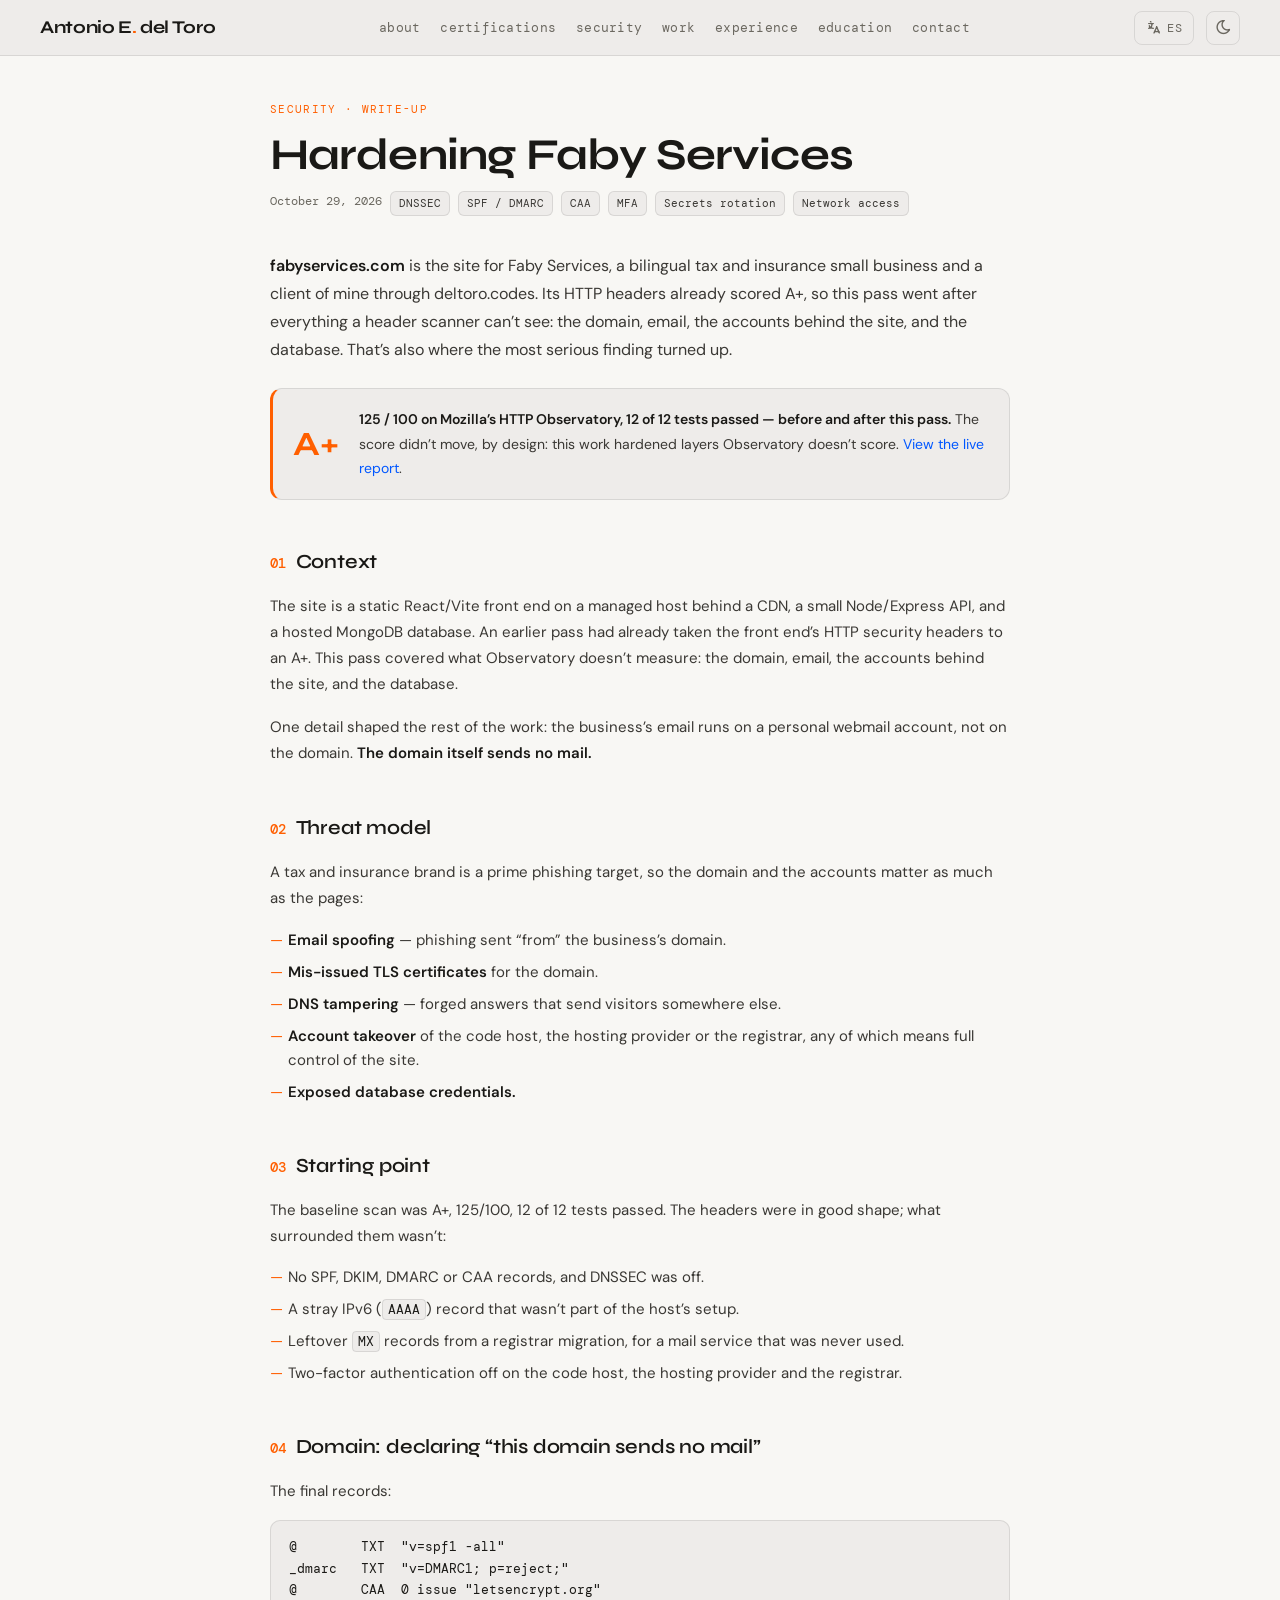
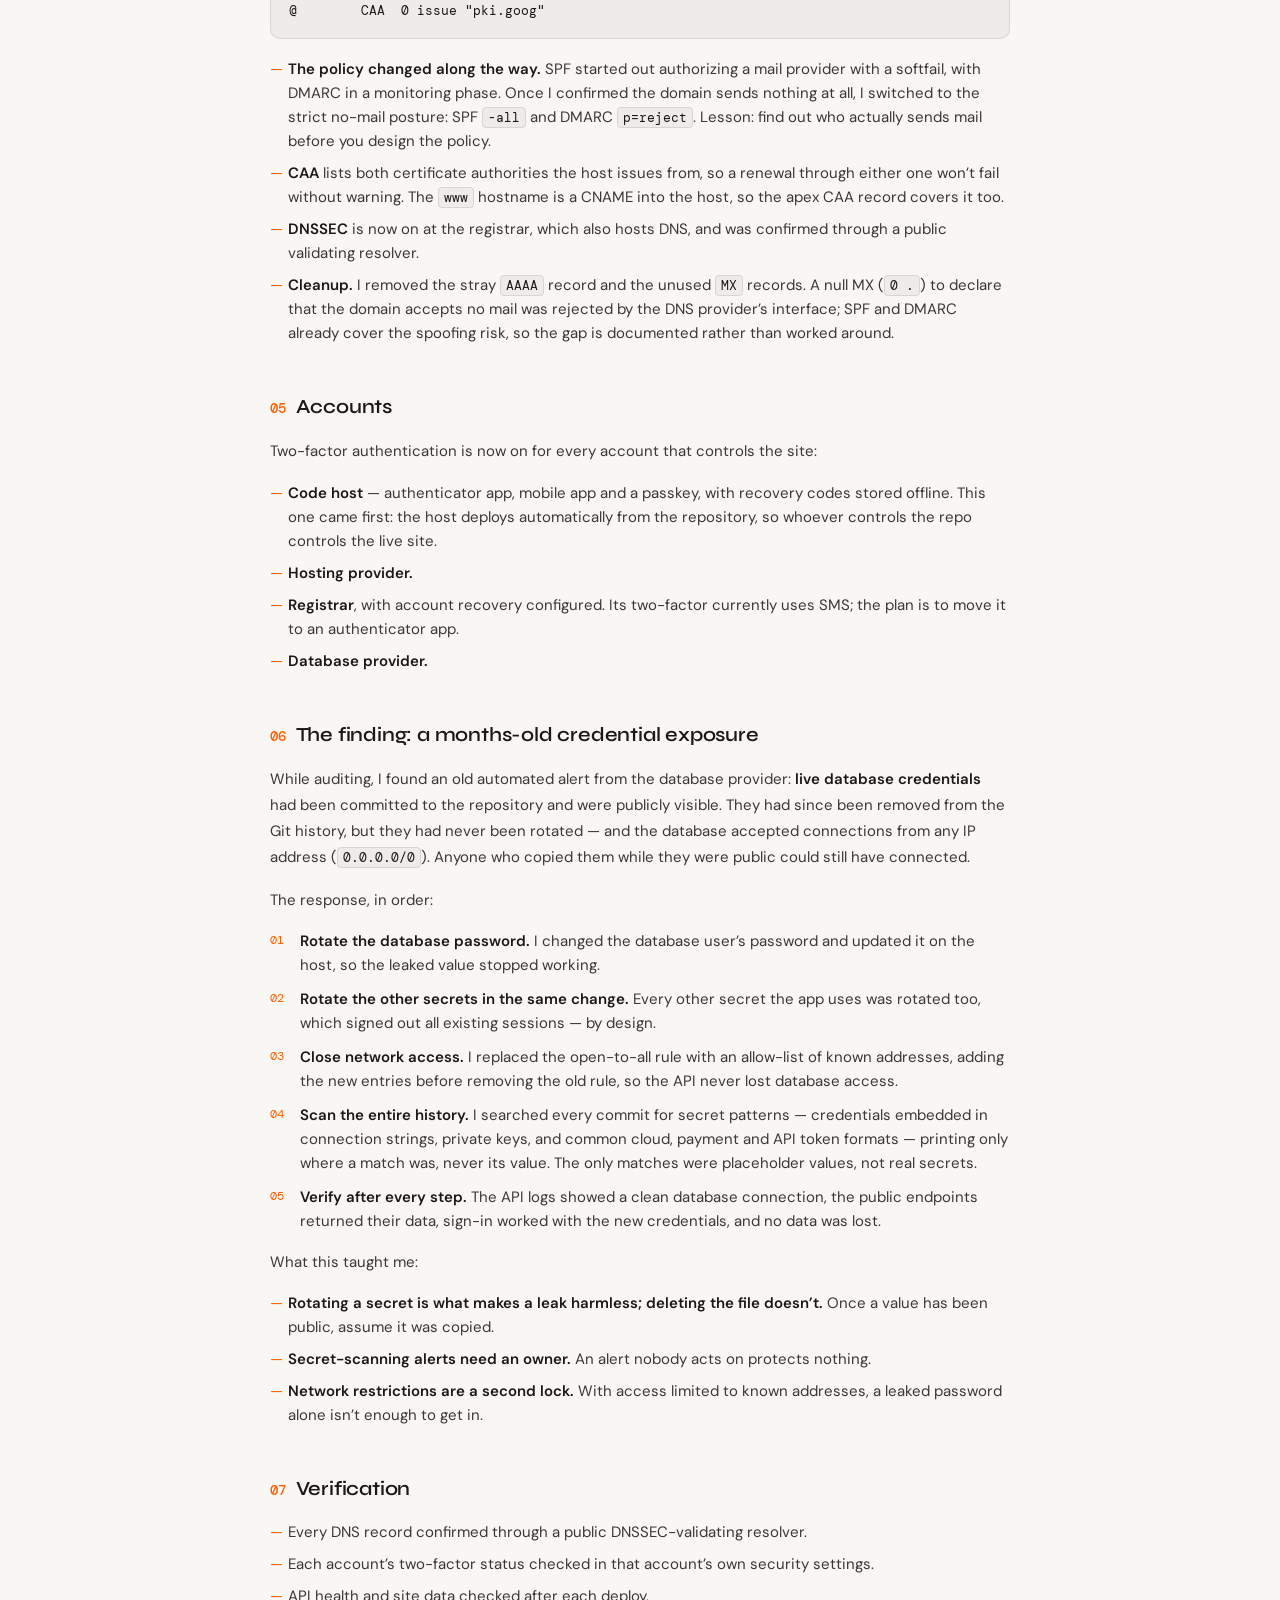
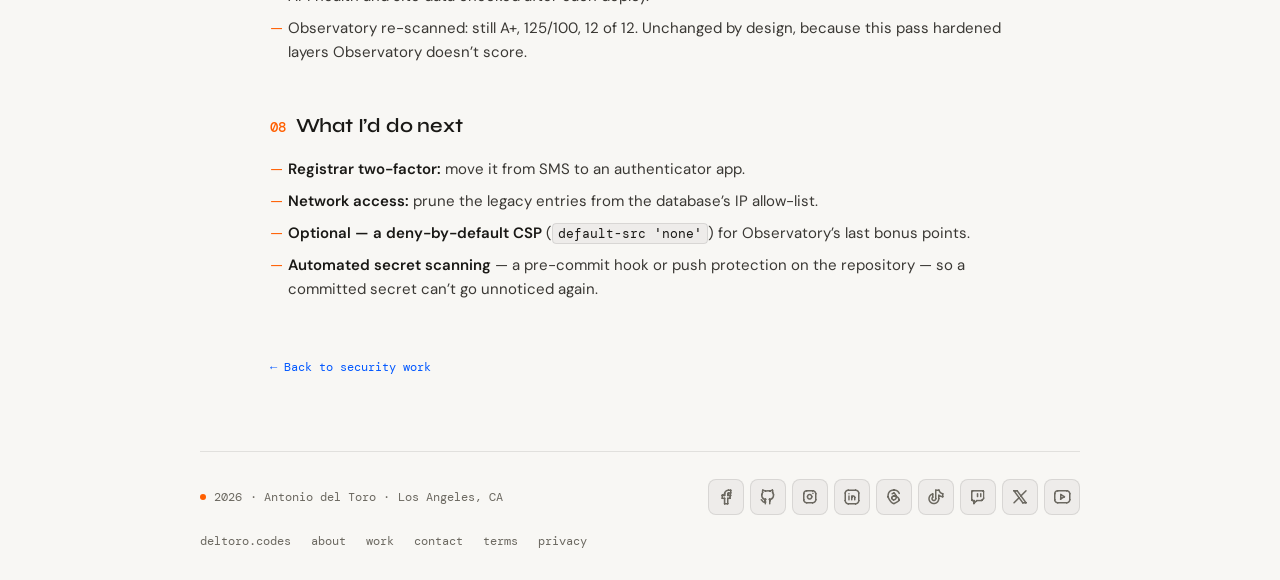
==== client-site-hardening.html @ d1dcba20 "Add Faby Services hardening write-up (EN/ES) Co-Authored-By: Claude Opus 5.5 <noreply@anthropic.com>" ====
<!DOCTYPE html>
<html lang="en">
<head>
<meta charset="UTF-8">
<meta name="viewport" content="width=device-width, initial-scale=1.0">

<!-- Security: Content Security Policy (defense-in-depth) + referrer policy -->
<meta http-equiv="Content-Security-Policy" content="default-src 'none'; script-src 'self'; style-src 'self'; font-src 'self'; img-src 'self' data:; manifest-src 'self'; form-action 'self'; base-uri 'none'; object-src 'none'; frame-src 'none'; worker-src 'none'; require-trusted-types-for 'script'; trusted-types 'none'; upgrade-insecure-requests">
<meta name="referrer" content="strict-origin-when-cross-origin">
<meta name="robots" content="index, follow">

<title>Hardening Faby Services — Antonio E. del Toro</title>
<meta name="description" content="Beyond the HTTP headers: DNSSEC, a strict no-mail SPF/DMARC policy, CAA, two-factor on every account, and the response to a months-old database credential exposure on fabyservices.com.">
<meta name="author" content="Antonio E. del Toro">
<link rel="canonical" href="https://www.antonioedeltoro.com/client-site-hardening.html">
<link rel="icon" type="image/png" href="favicon.png">
<meta name="theme-color" content="#FF5F00">

<meta property="og:type" content="article">
<meta property="og:url" content="https://www.antonioedeltoro.com/client-site-hardening.html">
<meta property="og:title" content="Hardening Faby Services">
<meta property="og:description" content="The domain, email, accounts and database behind a site whose headers already scored A+, including a credential exposure found and closed.">
<meta property="og:image" content="https://www.antonioedeltoro.com/og-image.jpg">
<meta property="og:site_name" content="Antonio E. del Toro">
<meta name="twitter:card" content="summary_large_image">
<meta name="twitter:creator" content="@antonioedeltoro">

<link rel="preload" href="fonts/dm-sans-latin-opsz-normal.woff2" as="font" type="font/woff2" crossorigin>
<link rel="stylesheet" href="fonts.css">

<!-- Shared nav + footer -->
<link rel="stylesheet" href="chrome.css">
<script defer src="chrome.js"></script>

<!-- Set theme + language before paint to avoid a flash of the wrong state -->
<script src="theme-init.js"></script>

<link rel="stylesheet" href="writeup.css">
</head>
<body>

  <div id="site-nav"></div>

  <main>
    <!-- ENGLISH -->
    <article data-l="en">
      <div class="eyebrow">Security · Write-up</div>
      <h1>Hardening Faby Services</h1>
      <div class="meta-row">
        <span class="updated">October 29, 2026</span>
        <span class="pill">DNSSEC</span><span class="pill">SPF / DMARC</span><span class="pill">CAA</span><span class="pill">MFA</span><span class="pill">Secrets rotation</span><span class="pill">Network access</span>
      </div>

      <p class="intro"><strong>fabyservices.com</strong> is the site for Faby Services, a bilingual tax and insurance small business and a client of mine through deltoro.codes. Its HTTP headers already scored A+, so this pass went after everything a header scanner can&rsquo;t see: the domain, email, the accounts behind the site, and the database. That&rsquo;s also where the most serious finding turned up.</p>

      <div class="result">
        <div class="grade">A+</div>
        <p><strong>125 / 100 on Mozilla&rsquo;s HTTP Observatory, 12 of 12 tests passed &mdash; before and after this pass.</strong> The score didn&rsquo;t move, by design: this work hardened layers Observatory doesn&rsquo;t score. <a href="https://developer.mozilla.org/en-US/observatory/analyze?host=www.fabyservices.com" target="_blank" rel="noopener">View the live report</a>.</p>
      </div>

      <h2><span class="num">01</span>Context</h2>
      <p>The site is a static React/Vite front end on a managed host behind a CDN, a small Node/Express API, and a hosted MongoDB database. An earlier pass had already taken the front end&rsquo;s HTTP security headers to an A+. This pass covered what Observatory doesn&rsquo;t measure: the domain, email, the accounts behind the site, and the database.</p>
      <p>One detail shaped the rest of the work: the business&rsquo;s email runs on a personal webmail account, not on the domain. <strong>The domain itself sends no mail.</strong></p>

      <h2><span class="num">02</span>Threat model</h2>
      <p>A tax and insurance brand is a prime phishing target, so the domain and the accounts matter as much as the pages:</p>
      <ul>
        <li><strong>Email spoofing</strong> &mdash; phishing sent &ldquo;from&rdquo; the business&rsquo;s domain.</li>
        <li><strong>Mis-issued TLS certificates</strong> for the domain.</li>
        <li><strong>DNS tampering</strong> &mdash; forged answers that send visitors somewhere else.</li>
        <li><strong>Account takeover</strong> of the code host, the hosting provider or the registrar, any of which means full control of the site.</li>
        <li><strong>Exposed database credentials.</strong></li>
      </ul>

      <h2><span class="num">03</span>Starting point</h2>
      <p>The baseline scan was A+, 125/100, 12 of 12 tests passed. The headers were in good shape; what surrounded them wasn&rsquo;t:</p>
      <ul>
        <li>No SPF, DKIM, DMARC or CAA records, and DNSSEC was off.</li>
        <li>A stray IPv6 (<code>AAAA</code>) record that wasn&rsquo;t part of the host&rsquo;s setup.</li>
        <li>Leftover <code>MX</code> records from a registrar migration, for a mail service that was never used.</li>
        <li>Two-factor authentication off on the code host, the hosting provider and the registrar.</li>
      </ul>

      <h2><span class="num">04</span>Domain: declaring &ldquo;this domain sends no mail&rdquo;</h2>
      <p>The final records:</p>
      <pre><code>@        TXT  "v=spf1 -all"
_dmarc   TXT  "v=DMARC1; p=reject;"
@        CAA  0 issue "letsencrypt.org"
@        CAA  0 issue "pki.goog"</code></pre>
      <ul>
        <li><strong>The policy changed along the way.</strong> SPF started out authorizing a mail provider with a softfail, with DMARC in a monitoring phase. Once I confirmed the domain sends nothing at all, I switched to the strict no-mail posture: SPF <code>-all</code> and DMARC <code>p=reject</code>. Lesson: find out who actually sends mail before you design the policy.</li>
        <li><strong>CAA</strong> lists both certificate authorities the host issues from, so a renewal through either one won&rsquo;t fail without warning. The <code>www</code> hostname is a CNAME into the host, so the apex CAA record covers it too.</li>
        <li><strong>DNSSEC</strong> is now on at the registrar, which also hosts DNS, and was confirmed through a public validating resolver.</li>
        <li><strong>Cleanup.</strong> I removed the stray <code>AAAA</code> record and the unused <code>MX</code> records. A null MX (<code>0 .</code>) to declare that the domain accepts no mail was rejected by the DNS provider&rsquo;s interface; SPF and DMARC already cover the spoofing risk, so the gap is documented rather than worked around.</li>
      </ul>

      <h2><span class="num">05</span>Accounts</h2>
      <p>Two-factor authentication is now on for every account that controls the site:</p>
      <ul>
        <li><strong>Code host</strong> &mdash; authenticator app, mobile app and a passkey, with recovery codes stored offline. This one came first: the host deploys automatically from the repository, so whoever controls the repo controls the live site.</li>
        <li><strong>Hosting provider.</strong></li>
        <li><strong>Registrar</strong>, with account recovery configured. Its two-factor currently uses SMS; the plan is to move it to an authenticator app.</li>
        <li><strong>Database provider.</strong></li>
      </ul>

      <h2><span class="num">06</span>The finding: a months-old credential exposure</h2>
      <p>While auditing, I found an old automated alert from the database provider: <strong>live database credentials</strong> had been committed to the repository and were publicly visible. They had since been removed from the Git history, but they had never been rotated &mdash; and the database accepted connections from any IP address (<code>0.0.0.0/0</code>). Anyone who copied them while they were public could still have connected.</p>
      <p>The response, in order:</p>
      <ol>
        <li><strong>Rotate the database password.</strong> I changed the database user&rsquo;s password and updated it on the host, so the leaked value stopped working.</li>
        <li><strong>Rotate the other secrets in the same change.</strong> Every other secret the app uses was rotated too, which signed out all existing sessions &mdash; by design.</li>
        <li><strong>Close network access.</strong> I replaced the open-to-all rule with an allow-list of known addresses, adding the new entries before removing the old rule, so the API never lost database access.</li>
        <li><strong>Scan the entire history.</strong> I searched every commit for secret patterns &mdash; credentials embedded in connection strings, private keys, and common cloud, payment and API token formats &mdash; printing only where a match was, never its value. The only matches were placeholder values, not real secrets.</li>
        <li><strong>Verify after every step.</strong> The API logs showed a clean database connection, the public endpoints returned their data, sign-in worked with the new credentials, and no data was lost.</li>
      </ol>
      <p>What this taught me:</p>
      <ul>
        <li><strong>Rotating a secret is what makes a leak harmless; deleting the file doesn&rsquo;t.</strong> Once a value has been public, assume it was copied.</li>
        <li><strong>Secret-scanning alerts need an owner.</strong> An alert nobody acts on protects nothing.</li>
        <li><strong>Network restrictions are a second lock.</strong> With access limited to known addresses, a leaked password alone isn&rsquo;t enough to get in.</li>
      </ul>

      <h2><span class="num">07</span>Verification</h2>
      <ul>
        <li>Every DNS record confirmed through a public DNSSEC-validating resolver.</li>
        <li>Each account&rsquo;s two-factor status checked in that account&rsquo;s own security settings.</li>
        <li>API health and site data checked after each deploy.</li>
        <li>Observatory re-scanned: still A+, 125/100, 12 of 12. Unchanged by design, because this pass hardened layers Observatory doesn&rsquo;t score.</li>
      </ul>

      <h2><span class="num">08</span>What I&rsquo;d do next</h2>
      <ul>
        <li><strong>Registrar two-factor:</strong> move it from SMS to an authenticator app.</li>
        <li><strong>Network access:</strong> prune the legacy entries from the database&rsquo;s IP allow-list.</li>
        <li><strong>Optional &mdash; a deny-by-default CSP</strong> (<code>default-src 'none'</code>) for Observatory&rsquo;s last bonus points.</li>
        <li><strong>Automated secret scanning</strong> &mdash; a pre-commit hook or push protection on the repository &mdash; so a committed secret can&rsquo;t go unnoticed again.</li>
      </ul>

      <a class="back" href="index.html#security">&larr; Back to security work</a>
    </article>

    <!-- ESPAÑOL -->
    <article data-l="es">
      <div class="eyebrow">Seguridad · Informe</div>
      <h1>Protección de Faby Services</h1>
      <div class="meta-row">
        <span class="updated">29 de octubre de 2026</span>
        <span class="pill">DNSSEC</span><span class="pill">SPF / DMARC</span><span class="pill">CAA</span><span class="pill">MFA</span><span class="pill">Rotación de secretos</span><span class="pill">Acceso de red</span>
      </div>

      <p class="intro"><strong>fabyservices.com</strong> es el sitio de Faby Services, un pequeño negocio bilingüe de impuestos y seguros y cliente mío a través de deltoro.codes. Sus encabezados HTTP ya tenían A+, así que esta vez el trabajo se centró en todo lo que un escáner de encabezados no ve: el dominio, el correo, las cuentas detrás del sitio y la base de datos. Ahí fue también donde apareció el hallazgo más serio.</p>

      <div class="result">
        <div class="grade">A+</div>
        <p><strong>125 / 100 en el HTTP Observatory de Mozilla, 12 de 12 pruebas superadas, antes y después de este trabajo.</strong> La puntuación no cambió, y era de esperar: esta vez se reforzaron capas que Observatory no evalúa. <a href="https://developer.mozilla.org/en-US/observatory/analyze?host=www.fabyservices.com" target="_blank" rel="noopener">Ver el informe en vivo</a>.</p>
      </div>

      <h2><span class="num">01</span>Contexto</h2>
      <p>El sitio consta de un front end estático en React/Vite, alojado en un servicio administrado detrás de una CDN; una pequeña API en Node/Express, y una base de datos MongoDB en la nube. En una etapa anterior, los encabezados de seguridad HTTP del front end ya habían alcanzado una calificación A+. Esta etapa abarcó lo que Observatory no mide: el dominio, el correo, las cuentas detrás del sitio y la base de datos.</p>
      <p>Un detalle definió el resto del trabajo: el correo del negocio funciona en una cuenta de correo web personal, no en el dominio. <strong>El dominio en sí no envía correo.</strong></p>

      <h2><span class="num">02</span>Modelo de amenazas</h2>
      <p>Una marca de impuestos y seguros es un blanco ideal para el phishing, así que el dominio y las cuentas importan tanto como las páginas:</p>
      <ul>
        <li><strong>Suplantación de correo</strong>: phishing enviado &laquo;desde&raquo; el dominio del negocio.</li>
        <li><strong>Certificados TLS emitidos indebidamente</strong> para el dominio.</li>
        <li><strong>Manipulación del DNS</strong>: respuestas falsificadas que desvían a los visitantes a otro lugar.</li>
        <li><strong>Toma de control de cuentas</strong>: el alojamiento del código, el proveedor de alojamiento o el registrador; cualquiera de ellas da control total sobre el sitio.</li>
        <li><strong>Credenciales de la base de datos expuestas.</strong></li>
      </ul>

      <h2><span class="num">03</span>Punto de partida</h2>
      <p>El análisis de referencia dio A+, 125/100, 12 de 12 pruebas superadas. Los encabezados estaban en buena forma; lo que los rodeaba, no:</p>
      <ul>
        <li>Sin registros SPF, DKIM, DMARC ni CAA, y con DNSSEC desactivado.</li>
        <li>Un registro IPv6 (<code>AAAA</code>) suelto que no formaba parte de la configuración del proveedor.</li>
        <li>Registros <code>MX</code> sobrantes de una migración de registrador, para un servicio de correo que nunca se usó.</li>
        <li>La autenticación de dos factores desactivada en el alojamiento del código, el proveedor de alojamiento y el registrador.</li>
      </ul>

      <h2><span class="num">04</span>Dominio: declarar que &laquo;este dominio no envía correo&raquo;</h2>
      <p>Los registros finales:</p>
      <pre><code>@        TXT  "v=spf1 -all"
_dmarc   TXT  "v=DMARC1; p=reject;"
@        CAA  0 issue "letsencrypt.org"
@        CAA  0 issue "pki.goog"</code></pre>
      <ul>
        <li><strong>La política cambió sobre la marcha.</strong> Al principio, el SPF autorizaba a un proveedor de correo con un fallo suave (softfail), y DMARC estaba en fase de monitoreo. Cuando confirmé que el dominio no envía absolutamente nada, pasé a la postura estricta de &laquo;sin correo&raquo;: SPF <code>-all</code> y DMARC <code>p=reject</code>. Lección: primero hay que averiguar quién envía correo realmente y después diseñar la política.</li>
        <li><strong>CAA</strong> incluye las dos autoridades de certificación que usa el proveedor, para que una renovación a través de cualquiera de ellas no falle sin aviso. El nombre <code>www</code> es un CNAME que apunta al proveedor, así que el registro CAA del dominio raíz también lo cubre.</li>
        <li><strong>DNSSEC</strong> quedó activado en el registrador, que también aloja el DNS, y se confirmó mediante un resolutor público que valida DNSSEC.</li>
        <li><strong>Limpieza.</strong> Eliminé el registro <code>AAAA</code> suelto y los registros <code>MX</code> que no se usaban. La interfaz del proveedor de DNS rechazó un MX nulo (<code>0 .</code>) para declarar que el dominio no acepta correo; como SPF y DMARC ya cubren el riesgo de suplantación, dejé documentada esa limitación en lugar de buscarle un rodeo.</li>
      </ul>

      <h2><span class="num">05</span>Cuentas</h2>
      <p>La autenticación de dos factores está activada ahora en todas las cuentas que controlan el sitio:</p>
      <ul>
        <li><strong>Alojamiento del código</strong>: aplicación de autenticación, aplicación móvil y una llave de acceso (passkey), con los códigos de recuperación guardados fuera de línea. Esta fue la primera: el proveedor despliega automáticamente desde el repositorio, así que quien controle el repositorio controla el sitio en vivo.</li>
        <li><strong>Proveedor de alojamiento.</strong></li>
        <li><strong>Registrador</strong>, con la recuperación de la cuenta configurada. Por ahora su segundo factor usa SMS; el plan es cambiarlo a una aplicación de autenticación.</li>
        <li><strong>Proveedor de la base de datos.</strong></li>
      </ul>

      <h2><span class="num">06</span>El hallazgo: credenciales expuestas durante meses</h2>
      <p>Durante la auditoría encontré una alerta automática antigua del proveedor de la base de datos: unas <strong>credenciales reales de la base de datos</strong> se habían subido al repositorio y habían quedado visibles públicamente. Ya se habían eliminado del historial de Git, pero nunca se habían cambiado, y además la base de datos aceptaba conexiones desde cualquier dirección IP (<code>0.0.0.0/0</code>). Cualquiera que las hubiera copiado mientras estuvieron públicas todavía podía conectarse.</p>
      <p>La respuesta, en este orden:</p>
      <ol>
        <li><strong>Cambiar la contraseña de la base de datos.</strong> Cambié la contraseña del usuario de la base de datos y la actualicé en el proveedor de alojamiento, de modo que el valor filtrado dejó de funcionar.</li>
        <li><strong>Rotar los demás secretos en el mismo cambio.</strong> También se rotaron todos los demás secretos de la aplicación, lo que cerró todas las sesiones abiertas, a propósito.</li>
        <li><strong>Cerrar el acceso de red.</strong> Sustituí la regla abierta a todos por una lista de direcciones conocidas; agregué las nuevas entradas antes de quitar la regla anterior, así que la API nunca perdió el acceso a la base de datos.</li>
        <li><strong>Revisar todo el historial.</strong> Busqué patrones de secretos en cada commit (credenciales incrustadas en cadenas de conexión, claves privadas y formatos comunes de tokens de servicios en la nube, de pago y de API), mostrando solo dónde había una coincidencia, nunca su valor. Las únicas coincidencias fueron valores de ejemplo, no secretos reales.</li>
        <li><strong>Verificar después de cada paso.</strong> Los registros de la API mostraron una conexión limpia con la base de datos, los endpoints públicos devolvieron sus datos, el inicio de sesión funcionó con las nuevas credenciales y no se perdieron datos.</li>
      </ol>
      <p>Lo que aprendí:</p>
      <ul>
        <li><strong>Lo que vuelve inofensiva una filtración es rotar el secreto, no borrar el archivo.</strong> Si un valor estuvo público, hay que dar por hecho que alguien lo copió.</li>
        <li><strong>Las alertas de escaneo de secretos necesitan un responsable.</strong> Una alerta que nadie atiende no protege nada.</li>
        <li><strong>Restringir la red es un segundo candado.</strong> Con el acceso limitado a direcciones conocidas, una contraseña filtrada por sí sola no basta para entrar.</li>
      </ul>

      <h2><span class="num">07</span>Verificación</h2>
      <ul>
        <li>Cada registro DNS se confirmó mediante un resolutor público que valida DNSSEC.</li>
        <li>El estado de la autenticación de dos factores de cada cuenta se revisó en la configuración de seguridad de esa misma cuenta.</li>
        <li>El estado de la API y los datos del sitio se revisaron después de cada despliegue.</li>
        <li>Nuevo análisis en Observatory: sigue en A+, 125/100, 12 de 12. Sin cambios, y era de esperar, porque esta etapa reforzó capas que Observatory no evalúa.</li>
      </ul>

      <h2><span class="num">08</span>Próximos pasos</h2>
      <ul>
        <li><strong>Segundo factor del registrador:</strong> pasarlo de SMS a una aplicación de autenticación.</li>
        <li><strong>Acceso de red:</strong> depurar las entradas antiguas de la lista de IP permitidas de la base de datos.</li>
        <li><strong>Opcional: una CSP que deniegue por defecto</strong> (<code>default-src 'none'</code>) para obtener los últimos puntos adicionales de Observatory.</li>
        <li><strong>Escaneo automático de secretos</strong> (un hook de pre-commit o la protección de push en el repositorio), para que un secreto subido por error no vuelva a pasar desapercibido.</li>
      </ul>

      <a class="back" href="index.html#security">&larr; Volver a trabajo de seguridad</a>
    </article>
  </main>

  <div id="site-footer"></div>

</body>
</html>
---- fonts.css ----
/* ============================================================
   Self-hosted fonts — no third-party requests.
   Syne, DM Sans, DM Mono: SIL Open Font License 1.1 (via Fontsource)
   Tabler Icons 3.46.0: MIT — subset to only the glyphs this site uses.
   Adding a new ti-* icon? Re-run the subset (see fonts/README.md).
   ============================================================ */
@font-face{font-family:'Syne';font-style:normal;font-weight:400;font-display:swap;src:url(fonts/syne-latin-400-normal.woff2) format('woff2')}
@font-face{font-family:'Syne';font-style:normal;font-weight:500;font-display:swap;src:url(fonts/syne-latin-500-normal.woff2) format('woff2')}
@font-face{font-family:'Syne';font-style:normal;font-weight:600;font-display:swap;src:url(fonts/syne-latin-600-normal.woff2) format('woff2')}
@font-face{font-family:'Syne';font-style:normal;font-weight:700;font-display:swap;src:url(fonts/syne-latin-700-normal.woff2) format('woff2')}
@font-face{font-family:'DM Mono';font-style:normal;font-weight:300;font-display:swap;src:url(fonts/dm-mono-latin-300-normal.woff2) format('woff2')}
@font-face{font-family:'DM Mono';font-style:normal;font-weight:400;font-display:swap;src:url(fonts/dm-mono-latin-400-normal.woff2) format('woff2')}
@font-face{font-family:'DM Mono';font-style:normal;font-weight:500;font-display:swap;src:url(fonts/dm-mono-latin-500-normal.woff2) format('woff2')}
@font-face{font-family:'DM Sans';font-style:normal;font-weight:100 1000;font-display:swap;src:url(fonts/dm-sans-latin-opsz-normal.woff2) format('woff2-variations'),url(fonts/dm-sans-latin-opsz-normal.woff2) format('woff2')}
@font-face{font-family:"tabler-icons";font-style:normal;font-weight:400;font-display:block;src:url(fonts/tabler-icons-subset.woff2) format("woff2")}
.ti{font-family:"tabler-icons" !important;speak:none;font-style:normal;font-weight:normal;font-variant:normal;text-transform:none;line-height:1;-webkit-font-smoothing:antialiased;-moz-osx-font-smoothing:grayscale}
.ti-arrow-down:before{content:"\ea16"}
.ti-arrow-up-right:before{content:"\ea24"}
.ti-brand-facebook:before{content:"\ec1a"}
.ti-brand-github:before{content:"\ec1c"}
.ti-brand-instagram:before{content:"\ec20"}
.ti-brand-linkedin:before{content:"\ec8c"}
.ti-brand-threads:before{content:"\fb02"}
.ti-brand-tiktok:before{content:"\ec73"}
.ti-brand-twitch:before{content:"\ed05"}
.ti-brand-x:before{content:"\fc0f"}
.ti-brand-youtube:before{content:"\ec90"}
.ti-language:before{content:"\ebbe"}
.ti-menu-2:before{content:"\ec42"}
.ti-moon:before{content:"\eaf8"}
.ti-send:before{content:"\eb1e"}
.ti-sun:before{content:"\eb30"}
.ti-x:before{content:"\eb55"}
---- chrome.css ----
/* ============================================================
   Shared site chrome — navigation bar + footer.
   Single source of truth loaded by every page (index, terms, privacy).
   Depends on each page defining the color tokens (--bg, --text, etc.)
   and loading the Tabler icon font.
   ============================================================ */

/* Language visibility — only ever hide the inactive language */
html:not(.lang-es) [data-l="es"] { display: none; }
html.lang-es [data-l="en"] { display: none; }
/* Inline translation pairs: the active one is layout-transparent, so the
   parent (flex buttons, headings) lays out exactly as with a single language */
.t { display: contents; }

/* Reserve nav height before chrome.js injects, to avoid layout shift */
#site-nav { display: block; min-height: 56px; }

/* ── NAV ── */
nav {
  position: sticky;
  top: 0;
  z-index: 100;
  background: var(--bg2);
  border-bottom: 0.5px solid var(--border);
  padding: 0 40px;
  height: 56px;
  display: flex;
  align-items: center;
  justify-content: space-between;
  backdrop-filter: blur(12px);
  -webkit-backdrop-filter: blur(12px);
  transition: background 0.3s;
}
.nav-logo {
  font-family: var(--font-display);
  font-size: 18px;
  font-weight: 700;
  color: var(--text);
  text-decoration: none;
  letter-spacing: -0.02em;
}
.nav-logo span { color: var(--orange); }
.nav-links {
  display: flex;
  gap: 20px;
  align-items: center;
  list-style: none;
}
.nav-links a {
  font-size: 13px;
  color: var(--text3);
  text-decoration: none;
  font-family: var(--font-mono);
  letter-spacing: 0.02em;
  transition: color 0.2s, transform 0.1s;
  display: inline-block;
}
.nav-links a:hover { color: var(--text); }
.nav-links a.active { color: var(--orange); }
.nav-right { display: flex; align-items: center; gap: 12px; }
.mode-btn {
  background: none;
  border: 0.5px solid var(--border);
  border-radius: 8px;
  width: 34px; height: 34px;
  display: flex; align-items: center; justify-content: center;
  cursor: pointer;
  color: var(--text3);
  font-size: 17px;
  transition: color 0.2s, border-color 0.2s, transform 0.1s;
}
.mode-btn:hover { color: var(--text); border-color: var(--text3); }
.lang-btn {
  background: none;
  border: 0.5px solid var(--border);
  border-radius: 8px;
  height: 34px;
  padding: 0 11px;
  display: flex; align-items: center; gap: 5px;
  cursor: pointer;
  color: var(--text3);
  font-family: var(--font-mono);
  font-size: 12px;
  letter-spacing: 0.03em;
  transition: color 0.2s, border-color 0.2s, transform 0.1s;
}
.lang-btn:hover { color: var(--text); border-color: var(--text3); }
.lang-btn i { font-size: 16px; }
.hamburger {
  display: none;
  background: none;
  border: 0.5px solid var(--border);
  border-radius: 8px;
  width: 34px; height: 34px;
  align-items: center; justify-content: center;
  cursor: pointer;
  color: var(--text3);
  font-size: 20px;
  transition: color 0.2s;
}
.hamburger:hover { color: var(--text); }
.nav-links a:active { transform: scale(0.92); }
.mode-btn:active, .lang-btn:active, .hamburger:active { transform: scale(0.88); }

/* ── MOBILE MENU ── */
.mobile-menu {
  display: none;
  position: fixed;
  top: 56px;
  left: 0;
  right: 0;
  z-index: 99;
  max-height: calc(100vh - 56px);
  overflow-y: auto;
  flex-direction: column;
  background: var(--bg2);
  border-bottom: 0.5px solid var(--border);
  padding: 8px 20px 16px;
}
.mobile-menu.open { display: flex; }
.mobile-menu a {
  font-family: var(--font-mono);
  font-size: 14px;
  color: var(--text3);
  text-decoration: none;
  padding: 12px 0;
  border-bottom: 0.5px solid var(--border);
  transition: color 0.2s;
}
.mobile-menu a:last-child { border-bottom: none; }
.mobile-menu a:hover, .mobile-menu a.active { color: var(--orange); }

/* ── FOOTER ── */
.site-footer { position: relative; }
/* Top divider only where the page has no section dividers of its own (added by chrome.js) */
.site-footer.has-top-divider::before {
  content: "";
  position: absolute;
  top: 0; left: 0; right: 0;
  margin: 0 auto;
  width: calc(100% - 80px);
  max-width: 880px;
  height: 0.5px;
  background: var(--border);
}
.site-footer-inner {
  max-width: 960px;
  margin: 0 auto;
  padding: 28px 40px;
  display: flex;
  align-items: center;
  justify-content: space-between;
  flex-wrap: wrap;
  gap: 16px;
}
.footer-copy {
  font-family: var(--font-mono);
  font-size: 12px;
  color: var(--text3);
  display: flex; align-items: center; gap: 8px;
}
.footer-dot { display: inline-block; width: 6px; height: 6px; border-radius: 50%; background: var(--orange); }
.footer-social { display: flex; align-items: center; gap: 6px; }
.social-icon {
  width: 36px; height: 36px;
  border-radius: 8px;
  background: var(--bg2);
  border: 0.5px solid var(--border);
  display: flex; align-items: center; justify-content: center;
  color: var(--text3);
  font-size: 18px;
  text-decoration: none;
  transition: color 0.2s, border-color 0.2s, background 0.2s, transform 0.1s;
}
.social-icon:hover { color: var(--text); border-color: var(--text3); }
.social-icon:active { transform: scale(0.88); background: var(--bg3); }
.footer-links { display: flex; gap: 20px; flex-wrap: wrap; }
.footer-links a {
  font-family: var(--font-mono);
  font-size: 12px;
  color: var(--text3);
  text-decoration: none;
  transition: color 0.2s;
}
.footer-links a:hover { color: var(--text); }

/* ── RESPONSIVE ── */
@media (max-width: 720px) {
  nav { padding: 0 20px; }
  .nav-links { display: none; }
  .hamburger { display: flex; }
  .site-footer-inner { flex-direction: column; text-align: center; padding: 28px 20px; }
  .site-footer-inner > div { justify-content: center; }
  .footer-social { flex-wrap: wrap; }
}
---- writeup.css ----
*, *::before, *::after { box-sizing: border-box; margin: 0; padding: 0; }

  :root {
    --bg:       #F8F7F4;
    --bg2:      #EEECEA;
    --bg3:      #D8D5D1;
    --text:     #1A1916;
    --text2:    #3A3834;
    --text3:    #6B6860;
    --orange:   #FF5F00;
    --blue:     #0057FF;
    --border:   rgba(26,25,22,0.1);
    --font-display: 'Syne', sans-serif;
    --font-body:    'DM Sans', sans-serif;
    --font-mono:    'DM Mono', monospace;
  }
  html.dark {
    --bg:       #1A1916;
    --bg2:      #242220;
    --bg3:      #3A3834;
    --text:     #F0EEE9;
    --text2:    #C8C5C0;
    --text3:    #6B6860;
    --orange:   #FF5F00;
    --blue:     #4D85FF;
    --border:   rgba(240,238,233,0.08);
  }

  html { scroll-behavior: smooth; }
  body {
    background: var(--bg);
    color: var(--text2);
    font-family: var(--font-body);
    font-size: 15px;
    line-height: 1.75;
    -webkit-font-smoothing: antialiased;
    text-rendering: optimizeLegibility;
  }
  .brand-dot { color: var(--orange); }

  main { max-width: 820px; margin: 0 auto; padding: 44px 40px 72px; }

  .eyebrow {
    font-family: var(--font-mono);
    font-size: 11px;
    text-transform: uppercase;
    letter-spacing: 0.12em;
    color: var(--orange);
    margin-bottom: 12px;
  }
  h1 {
    font-family: var(--font-display);
    font-weight: 700;
    font-size: clamp(30px, 6vw, 44px);
    color: var(--text);
    letter-spacing: -0.02em;
    line-height: 1.08;
    margin-bottom: 12px;
  }
  .updated {
    font-family: var(--font-mono);
    font-size: 12px;
    color: var(--text3);
    margin-bottom: 36px;
  }
  .intro { font-size: 16px; color: var(--text2); margin-bottom: 8px; }

  h2 {
    font-family: var(--font-display);
    font-weight: 600;
    font-size: 20px;
    color: var(--text);
    letter-spacing: -0.01em;
    margin: 44px 0 14px;
    scroll-margin-top: 72px;
  }
  h2 .num {
    font-family: var(--font-mono);
    font-size: 14px;
    font-weight: 500;
    color: var(--orange);
    margin-right: 10px;
  }
  h3 {
    font-family: var(--font-body);
    font-weight: 600;
    font-size: 15px;
    color: var(--text);
    margin: 20px 0 8px;
  }

  p { margin-bottom: 16px; }
  main ul { list-style: none; margin: 0 0 16px 0; display: flex; flex-direction: column; gap: 8px; }
  main li { position: relative; padding-left: 18px; line-height: 1.6; }
  main li::before { content: '—'; position: absolute; left: 0; color: var(--orange); }
  strong { color: var(--text); font-weight: 600; }

  main a { color: var(--blue); text-decoration: none; }
  main a:hover { text-decoration: underline; }

  .callout {
    background: var(--bg2);
    border: 0.5px solid var(--border);
    border-radius: 12px;
    padding: 18px 20px;
    margin: 24px 0;
    font-size: 14px;
    color: var(--text2);
  }
  .callout strong { color: var(--text); }
  .fineprint { font-size: 13px; color: var(--text3); line-height: 1.7; }

  @media (max-width: 720px) {
    main { padding-left: 22px; padding-right: 22px; }
  }

  /* ── Write-up additions ── */
  .meta-row { display: flex; flex-wrap: wrap; gap: 8px; margin-bottom: 36px; }
  .meta-row .updated { margin-bottom: 0; }
  .pill {
    font-family: var(--font-mono);
    font-size: 11px;
    color: var(--text2);
    background: var(--bg2);
    border: 0.5px solid var(--border);
    border-radius: 6px;
    padding: 2px 8px;
  }
  .result {
    display: flex; align-items: center; gap: 20px;
    background: var(--bg2);
    border: 0.5px solid var(--border);
    border-left: 3px solid var(--orange);
    border-radius: 12px;
    padding: 18px 20px;
    margin: 24px 0 8px;
  }
  .grade {
    font-family: var(--font-display); font-weight: 700; font-size: 34px;
    color: var(--orange); line-height: 1; flex-shrink: 0;
  }
  .result p { margin: 0; font-size: 14px; }
  code {
    font-family: var(--font-mono);
    font-size: 0.86em;
    color: var(--text);
    background: var(--bg2);
    border: 0.5px solid var(--border);
    border-radius: 4px;
    padding: 1px 5px;
    overflow-wrap: anywhere;
  }
  pre {
    font-family: var(--font-mono);
    font-size: 12.5px;
    line-height: 1.7;
    color: var(--text);
    background: var(--bg2);
    border: 0.5px solid var(--border);
    border-radius: 10px;
    padding: 16px 18px;
    margin: 0 0 18px;
    overflow-x: auto;
    white-space: pre;
  }
  pre code { background: none; border: 0; padding: 0; font-size: inherit; overflow-wrap: normal; }
  .table-wrap { overflow-x: auto; margin: 0 0 18px; }
  table { width: 100%; border-collapse: collapse; font-size: 14px; }
  th, td { text-align: left; vertical-align: top; padding: 10px 12px 10px 0; border-bottom: 0.5px solid var(--border); }
  th { font-family: var(--font-mono); font-size: 11px; font-weight: 500; text-transform: uppercase; letter-spacing: 0.08em; color: var(--text3); }
  td:first-child { white-space: nowrap; }
  .back { font-family: var(--font-mono); font-size: 12px; display: inline-block; margin-top: 40px; }
  /* Numbered steps (ordered lists) — mono counter in place of the dash */
  main ol { list-style: none; counter-reset: step; margin: 0 0 16px 0; display: flex; flex-direction: column; gap: 10px; }
  main ol > li { counter-increment: step; padding-left: 30px; }
  main ol > li::before { content: counter(step, decimal-leading-zero); font-family: var(--font-mono); font-size: 12px; top: 2px; }
  @media (max-width: 600px) {
    thead { display: none; }
    table, tbody, tr, td { display: block; width: 100%; }
    tr { padding: 12px 0; border-bottom: 0.5px solid var(--border); }
    td { border: 0; padding: 0; }
    td:first-child { white-space: normal; margin-bottom: 6px; }
  }
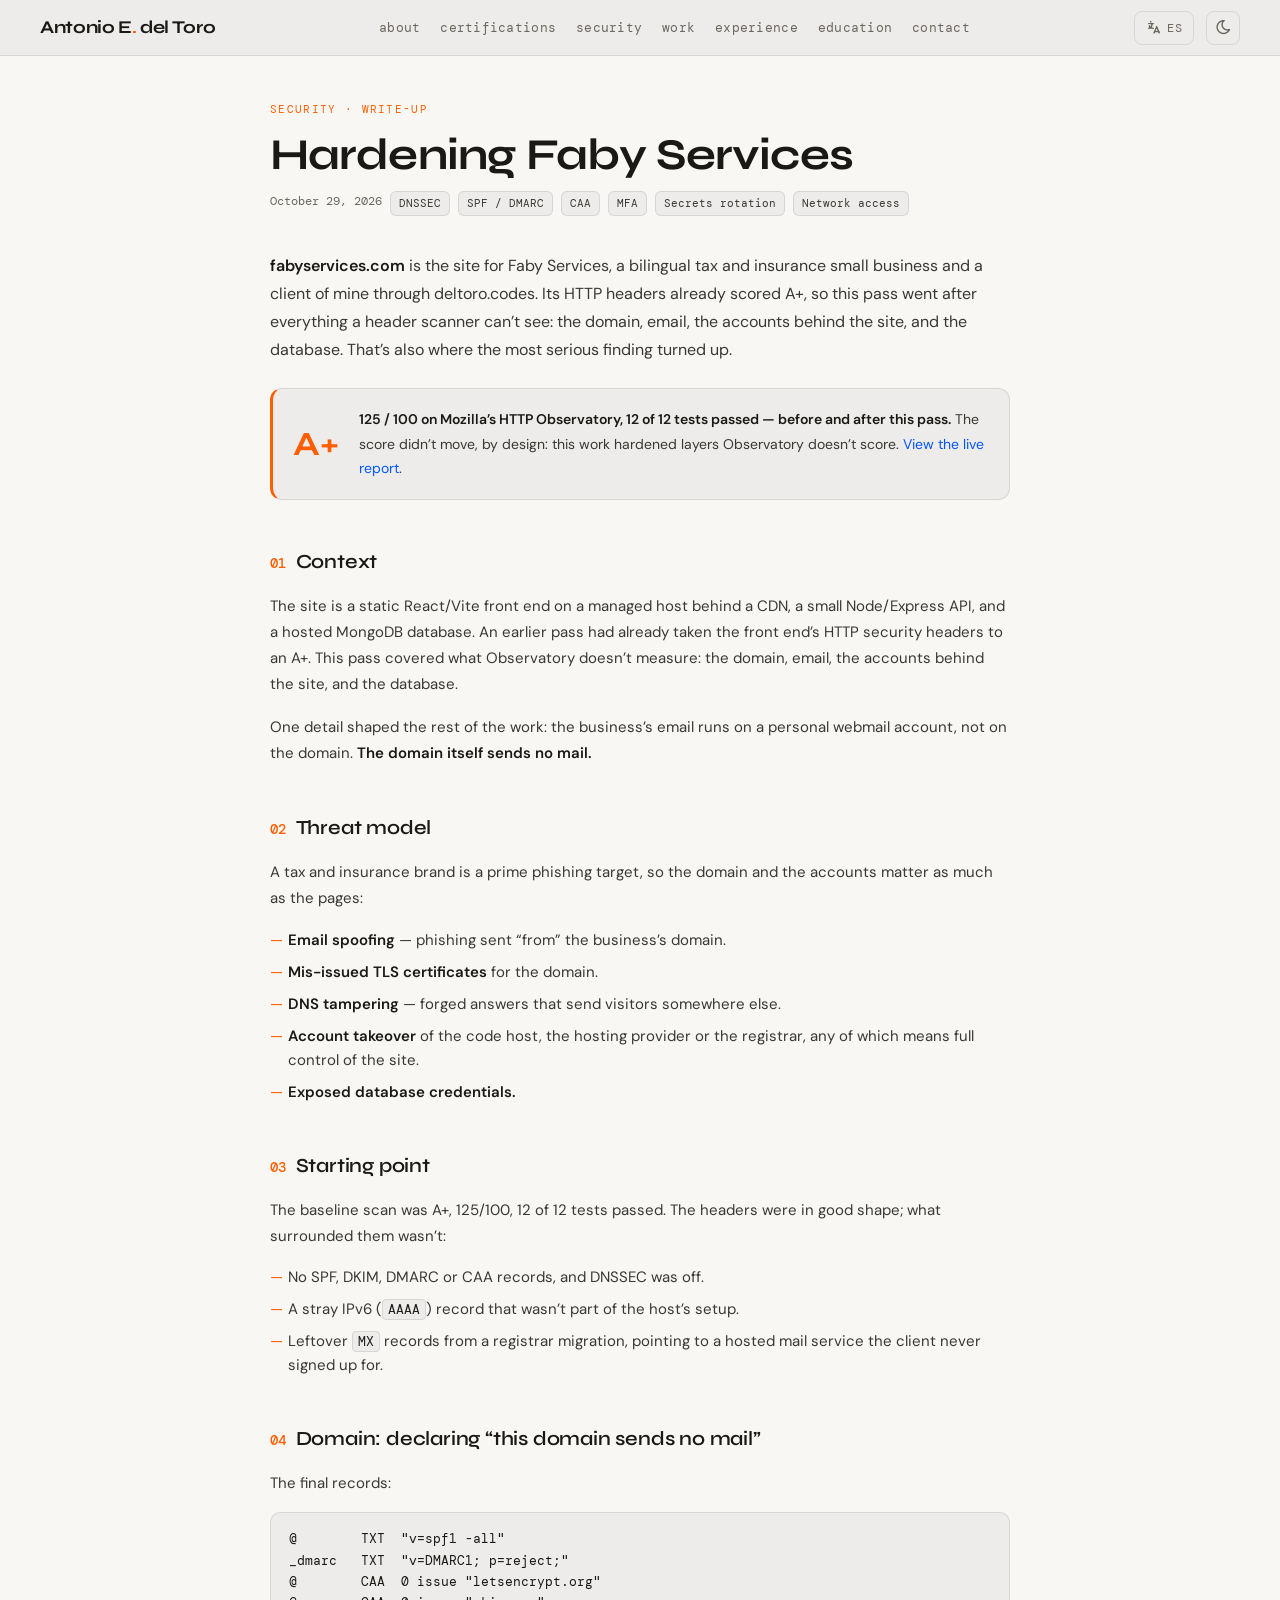
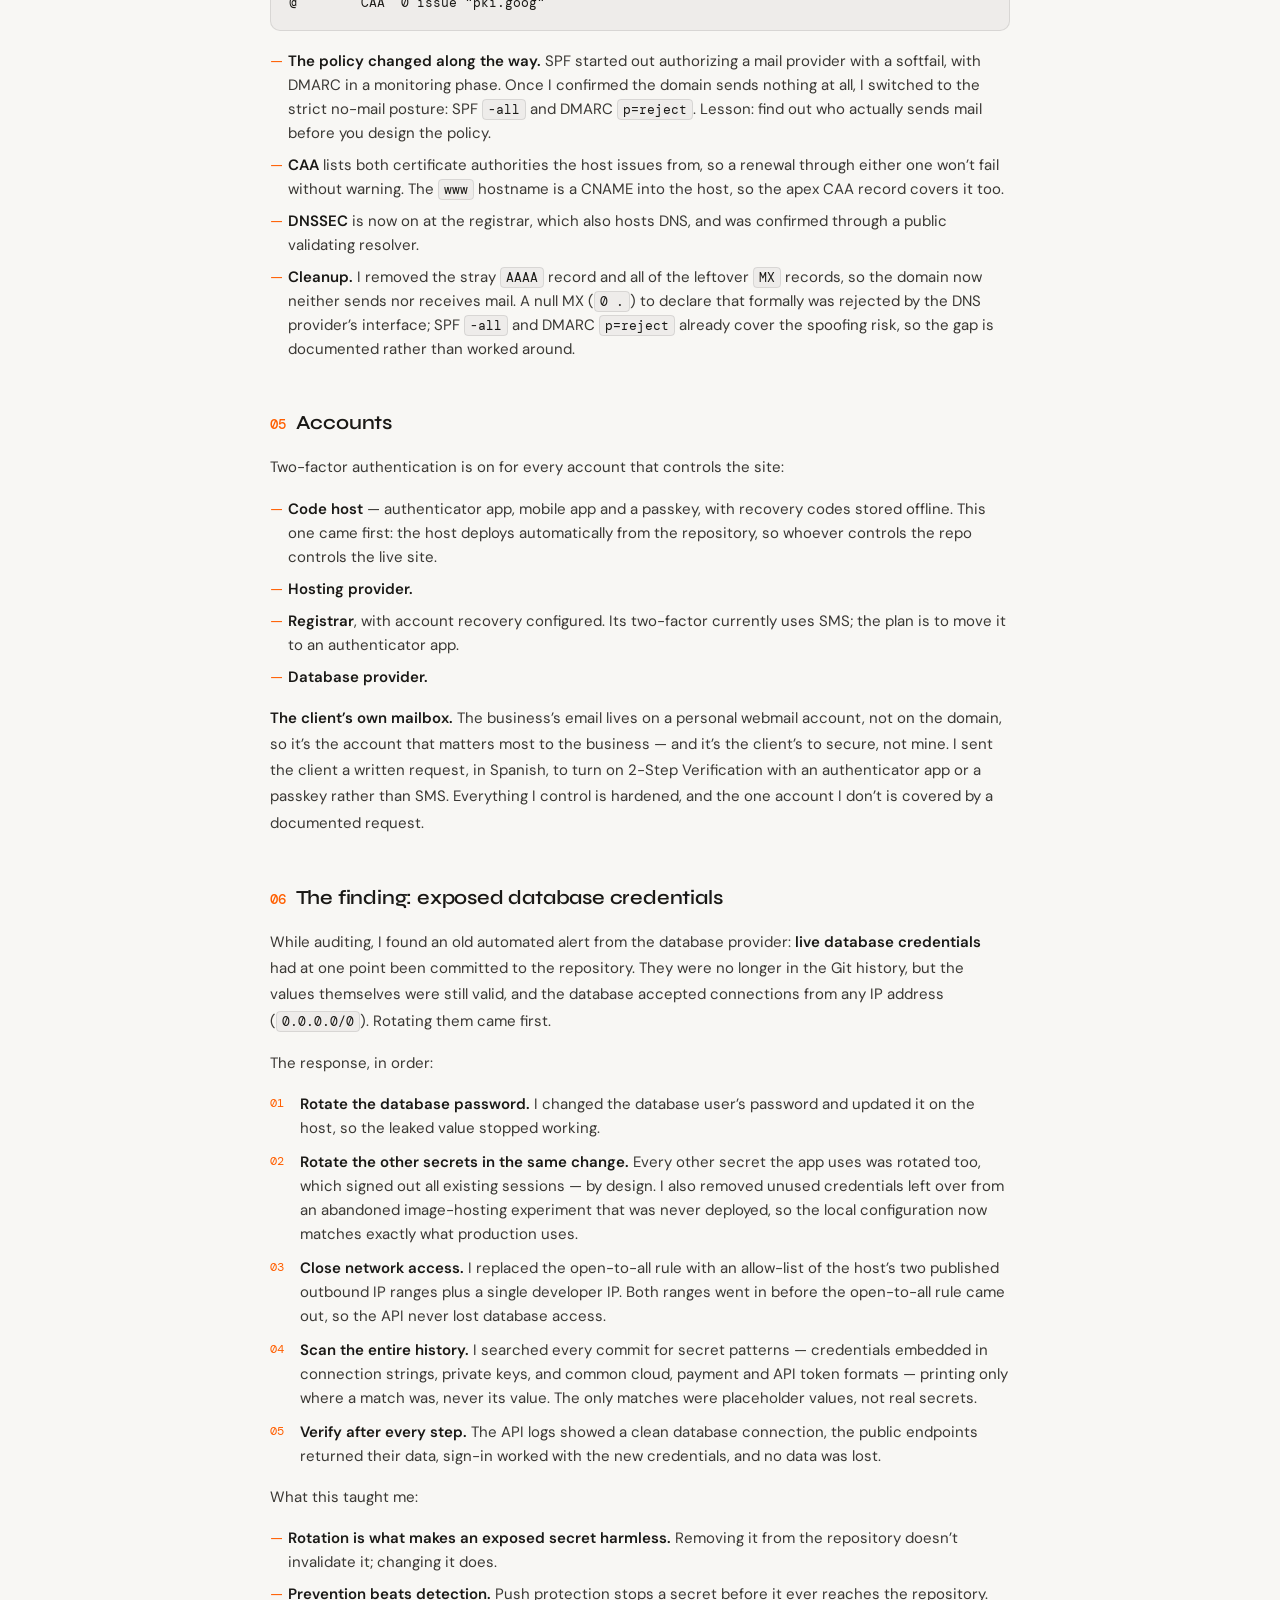
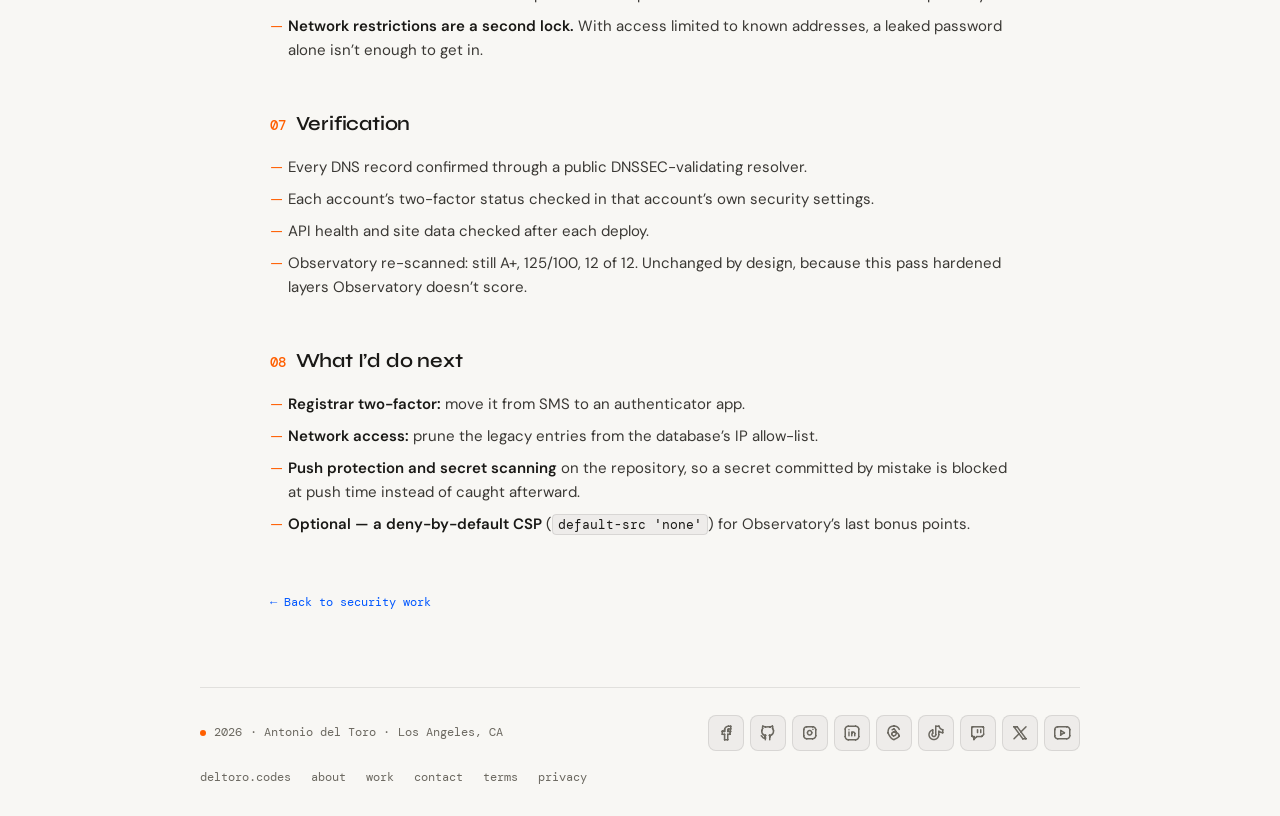
==== commit 33a91367: "Faby write-up: client mailbox, MX cleanup, network detail, follow-ups Co-Authored-By: Claude Opus 5." ====
--- a/client-site-hardening.html
+++ b/client-site-hardening.html
@@ -10,7 +10,7 @@
 <meta name="robots" content="index, follow">
 
 <title>Hardening Faby Services — Antonio E. del Toro</title>
-<meta name="description" content="Beyond the HTTP headers: DNSSEC, a strict no-mail SPF/DMARC policy, CAA, two-factor on every account, and the response to a months-old database credential exposure on fabyservices.com.">
+<meta name="description" content="Beyond the HTTP headers: DNSSEC, a strict no-mail SPF/DMARC policy, CAA, two-factor on every account, and the response to exposed database credentials on fabyservices.com.">
 <meta name="author" content="Antonio E. del Toro">
 <link rel="canonical" href="https://www.antonioedeltoro.com/client-site-hardening.html">
 <link rel="icon" type="image/png" href="favicon.png">
@@ -77,8 +77,7 @@
       <ul>
         <li>No SPF, DKIM, DMARC or CAA records, and DNSSEC was off.</li>
         <li>A stray IPv6 (<code>AAAA</code>) record that wasn&rsquo;t part of the host&rsquo;s setup.</li>
-        <li>Leftover <code>MX</code> records from a registrar migration, for a mail service that was never used.</li>
-        <li>Two-factor authentication off on the code host, the hosting provider and the registrar.</li>
+        <li>Leftover <code>MX</code> records from a registrar migration, pointing to a hosted mail service the client never signed up for.</li>
       </ul>
 
       <h2><span class="num">04</span>Domain: declaring &ldquo;this domain sends no mail&rdquo;</h2>
@@ -91,32 +90,33 @@
         <li><strong>The policy changed along the way.</strong> SPF started out authorizing a mail provider with a softfail, with DMARC in a monitoring phase. Once I confirmed the domain sends nothing at all, I switched to the strict no-mail posture: SPF <code>-all</code> and DMARC <code>p=reject</code>. Lesson: find out who actually sends mail before you design the policy.</li>
         <li><strong>CAA</strong> lists both certificate authorities the host issues from, so a renewal through either one won&rsquo;t fail without warning. The <code>www</code> hostname is a CNAME into the host, so the apex CAA record covers it too.</li>
         <li><strong>DNSSEC</strong> is now on at the registrar, which also hosts DNS, and was confirmed through a public validating resolver.</li>
-        <li><strong>Cleanup.</strong> I removed the stray <code>AAAA</code> record and the unused <code>MX</code> records. A null MX (<code>0 .</code>) to declare that the domain accepts no mail was rejected by the DNS provider&rsquo;s interface; SPF and DMARC already cover the spoofing risk, so the gap is documented rather than worked around.</li>
+        <li><strong>Cleanup.</strong> I removed the stray <code>AAAA</code> record and all of the leftover <code>MX</code> records, so the domain now neither sends nor receives mail. A null MX (<code>0 .</code>) to declare that formally was rejected by the DNS provider&rsquo;s interface; SPF <code>-all</code> and DMARC <code>p=reject</code> already cover the spoofing risk, so the gap is documented rather than worked around.</li>
       </ul>
 
       <h2><span class="num">05</span>Accounts</h2>
-      <p>Two-factor authentication is now on for every account that controls the site:</p>
+      <p>Two-factor authentication is on for every account that controls the site:</p>
       <ul>
         <li><strong>Code host</strong> &mdash; authenticator app, mobile app and a passkey, with recovery codes stored offline. This one came first: the host deploys automatically from the repository, so whoever controls the repo controls the live site.</li>
         <li><strong>Hosting provider.</strong></li>
         <li><strong>Registrar</strong>, with account recovery configured. Its two-factor currently uses SMS; the plan is to move it to an authenticator app.</li>
         <li><strong>Database provider.</strong></li>
       </ul>
-
-      <h2><span class="num">06</span>The finding: a months-old credential exposure</h2>
-      <p>While auditing, I found an old automated alert from the database provider: <strong>live database credentials</strong> had been committed to the repository and were publicly visible. They had since been removed from the Git history, but they had never been rotated &mdash; and the database accepted connections from any IP address (<code>0.0.0.0/0</code>). Anyone who copied them while they were public could still have connected.</p>
+      <p><strong>The client&rsquo;s own mailbox.</strong> The business&rsquo;s email lives on a personal webmail account, not on the domain, so it&rsquo;s the account that matters most to the business &mdash; and it&rsquo;s the client&rsquo;s to secure, not mine. I sent the client a written request, in Spanish, to turn on 2-Step Verification with an authenticator app or a passkey rather than SMS. Everything I control is hardened, and the one account I don&rsquo;t is covered by a documented request.</p>
+
+      <h2><span class="num">06</span>The finding: exposed database credentials</h2>
+      <p>While auditing, I found an old automated alert from the database provider: <strong>live database credentials</strong> had at one point been committed to the repository. They were no longer in the Git history, but the values themselves were still valid, and the database accepted connections from any IP address (<code>0.0.0.0/0</code>). Rotating them came first.</p>
       <p>The response, in order:</p>
       <ol>
         <li><strong>Rotate the database password.</strong> I changed the database user&rsquo;s password and updated it on the host, so the leaked value stopped working.</li>
-        <li><strong>Rotate the other secrets in the same change.</strong> Every other secret the app uses was rotated too, which signed out all existing sessions &mdash; by design.</li>
-        <li><strong>Close network access.</strong> I replaced the open-to-all rule with an allow-list of known addresses, adding the new entries before removing the old rule, so the API never lost database access.</li>
+        <li><strong>Rotate the other secrets in the same change.</strong> Every other secret the app uses was rotated too, which signed out all existing sessions &mdash; by design. I also removed unused credentials left over from an abandoned image-hosting experiment that was never deployed, so the local configuration now matches exactly what production uses.</li>
+        <li><strong>Close network access.</strong> I replaced the open-to-all rule with an allow-list of the host&rsquo;s two published outbound IP ranges plus a single developer IP. Both ranges went in before the open-to-all rule came out, so the API never lost database access.</li>
         <li><strong>Scan the entire history.</strong> I searched every commit for secret patterns &mdash; credentials embedded in connection strings, private keys, and common cloud, payment and API token formats &mdash; printing only where a match was, never its value. The only matches were placeholder values, not real secrets.</li>
         <li><strong>Verify after every step.</strong> The API logs showed a clean database connection, the public endpoints returned their data, sign-in worked with the new credentials, and no data was lost.</li>
       </ol>
       <p>What this taught me:</p>
       <ul>
-        <li><strong>Rotating a secret is what makes a leak harmless; deleting the file doesn&rsquo;t.</strong> Once a value has been public, assume it was copied.</li>
-        <li><strong>Secret-scanning alerts need an owner.</strong> An alert nobody acts on protects nothing.</li>
+        <li><strong>Rotation is what makes an exposed secret harmless.</strong> Removing it from the repository doesn&rsquo;t invalidate it; changing it does.</li>
+        <li><strong>Prevention beats detection.</strong> Push protection stops a secret before it ever reaches the repository.</li>
         <li><strong>Network restrictions are a second lock.</strong> With access limited to known addresses, a leaked password alone isn&rsquo;t enough to get in.</li>
       </ul>
 
@@ -132,8 +132,8 @@
       <ul>
         <li><strong>Registrar two-factor:</strong> move it from SMS to an authenticator app.</li>
         <li><strong>Network access:</strong> prune the legacy entries from the database&rsquo;s IP allow-list.</li>
+        <li><strong>Push protection and secret scanning</strong> on the repository, so a secret committed by mistake is blocked at push time instead of caught afterward.</li>
         <li><strong>Optional &mdash; a deny-by-default CSP</strong> (<code>default-src 'none'</code>) for Observatory&rsquo;s last bonus points.</li>
-        <li><strong>Automated secret scanning</strong> &mdash; a pre-commit hook or push protection on the repository &mdash; so a committed secret can&rsquo;t go unnoticed again.</li>
       </ul>
 
       <a class="back" href="index.html#security">&larr; Back to security work</a>
@@ -174,8 +174,7 @@
       <ul>
         <li>Sin registros SPF, DKIM, DMARC ni CAA, y con DNSSEC desactivado.</li>
         <li>Un registro IPv6 (<code>AAAA</code>) suelto que no formaba parte de la configuración del proveedor.</li>
-        <li>Registros <code>MX</code> sobrantes de una migración de registrador, para un servicio de correo que nunca se usó.</li>
-        <li>La autenticación de dos factores desactivada en el alojamiento del código, el proveedor de alojamiento y el registrador.</li>
+        <li>Registros <code>MX</code> sobrantes de una migración de registrador, que apuntaban a un servicio de correo alojado que el cliente nunca contrató.</li>
       </ul>
 
       <h2><span class="num">04</span>Dominio: declarar que &laquo;este dominio no envía correo&raquo;</h2>
@@ -188,32 +187,33 @@
         <li><strong>La política cambió sobre la marcha.</strong> Al principio, el SPF autorizaba a un proveedor de correo con un fallo suave (softfail), y DMARC estaba en fase de monitoreo. Cuando confirmé que el dominio no envía absolutamente nada, pasé a la postura estricta de &laquo;sin correo&raquo;: SPF <code>-all</code> y DMARC <code>p=reject</code>. Lección: primero hay que averiguar quién envía correo realmente y después diseñar la política.</li>
         <li><strong>CAA</strong> incluye las dos autoridades de certificación que usa el proveedor, para que una renovación a través de cualquiera de ellas no falle sin aviso. El nombre <code>www</code> es un CNAME que apunta al proveedor, así que el registro CAA del dominio raíz también lo cubre.</li>
         <li><strong>DNSSEC</strong> quedó activado en el registrador, que también aloja el DNS, y se confirmó mediante un resolutor público que valida DNSSEC.</li>
-        <li><strong>Limpieza.</strong> Eliminé el registro <code>AAAA</code> suelto y los registros <code>MX</code> que no se usaban. La interfaz del proveedor de DNS rechazó un MX nulo (<code>0 .</code>) para declarar que el dominio no acepta correo; como SPF y DMARC ya cubren el riesgo de suplantación, dejé documentada esa limitación en lugar de buscarle un rodeo.</li>
+        <li><strong>Limpieza.</strong> Eliminé el registro <code>AAAA</code> suelto y todos los registros <code>MX</code> sobrantes, así que ahora el dominio no envía ni recibe correo. La interfaz del proveedor de DNS rechazó un MX nulo (<code>0 .</code>) para declararlo formalmente; como SPF <code>-all</code> y DMARC <code>p=reject</code> ya cubren el riesgo de suplantación, dejé documentada esa limitación en lugar de buscarle un rodeo.</li>
       </ul>
 
       <h2><span class="num">05</span>Cuentas</h2>
-      <p>La autenticación de dos factores está activada ahora en todas las cuentas que controlan el sitio:</p>
+      <p>La autenticación de dos factores está activada en todas las cuentas que controlan el sitio:</p>
       <ul>
         <li><strong>Alojamiento del código</strong>: aplicación de autenticación, aplicación móvil y una llave de acceso (passkey), con los códigos de recuperación guardados fuera de línea. Esta fue la primera: el proveedor despliega automáticamente desde el repositorio, así que quien controle el repositorio controla el sitio en vivo.</li>
         <li><strong>Proveedor de alojamiento.</strong></li>
         <li><strong>Registrador</strong>, con la recuperación de la cuenta configurada. Por ahora su segundo factor usa SMS; el plan es cambiarlo a una aplicación de autenticación.</li>
         <li><strong>Proveedor de la base de datos.</strong></li>
       </ul>
-
-      <h2><span class="num">06</span>El hallazgo: credenciales expuestas durante meses</h2>
-      <p>Durante la auditoría encontré una alerta automática antigua del proveedor de la base de datos: unas <strong>credenciales reales de la base de datos</strong> se habían subido al repositorio y habían quedado visibles públicamente. Ya se habían eliminado del historial de Git, pero nunca se habían cambiado, y además la base de datos aceptaba conexiones desde cualquier dirección IP (<code>0.0.0.0/0</code>). Cualquiera que las hubiera copiado mientras estuvieron públicas todavía podía conectarse.</p>
+      <p><strong>El buzón del propio cliente.</strong> El correo del negocio está en una cuenta de correo web personal, no en el dominio, así que es la cuenta más importante para el negocio, y protegerla le corresponde al cliente, no a mí. Le envié una solicitud por escrito, en español, para que active la verificación en dos pasos con una aplicación de autenticación o una llave de acceso (passkey) en lugar de SMS. Todo lo que está bajo mi control quedó reforzado, y la única cuenta que no lo está queda cubierta por una solicitud documentada.</p>
+
+      <h2><span class="num">06</span>El hallazgo: credenciales de la base de datos expuestas</h2>
+      <p>Durante la auditoría encontré una alerta automática antigua del proveedor de la base de datos: en algún momento, unas <strong>credenciales reales de la base de datos</strong> se habían subido al repositorio. Ya no estaban en el historial de Git, pero los valores seguían siendo válidos, y la base de datos aceptaba conexiones desde cualquier dirección IP (<code>0.0.0.0/0</code>). Lo primero fue rotarlas.</p>
       <p>La respuesta, en este orden:</p>
       <ol>
         <li><strong>Cambiar la contraseña de la base de datos.</strong> Cambié la contraseña del usuario de la base de datos y la actualicé en el proveedor de alojamiento, de modo que el valor filtrado dejó de funcionar.</li>
-        <li><strong>Rotar los demás secretos en el mismo cambio.</strong> También se rotaron todos los demás secretos de la aplicación, lo que cerró todas las sesiones abiertas, a propósito.</li>
-        <li><strong>Cerrar el acceso de red.</strong> Sustituí la regla abierta a todos por una lista de direcciones conocidas; agregué las nuevas entradas antes de quitar la regla anterior, así que la API nunca perdió el acceso a la base de datos.</li>
+        <li><strong>Rotar los demás secretos en el mismo cambio.</strong> También se rotaron todos los demás secretos de la aplicación, lo que cerró todas las sesiones abiertas, a propósito. Además, eliminé unas credenciales sin uso que quedaban de un experimento de alojamiento de imágenes que nunca se desplegó, así que la configuración local ahora coincide exactamente con la de producción.</li>
+        <li><strong>Cerrar el acceso de red.</strong> Sustituí la regla abierta a todos por una lista que solo permite los dos rangos de IP de salida que publica el proveedor de alojamiento, más una sola IP de desarrollo. Ambos rangos se agregaron antes de quitar la regla abierta a todos, así que la API nunca perdió el acceso a la base de datos.</li>
         <li><strong>Revisar todo el historial.</strong> Busqué patrones de secretos en cada commit (credenciales incrustadas en cadenas de conexión, claves privadas y formatos comunes de tokens de servicios en la nube, de pago y de API), mostrando solo dónde había una coincidencia, nunca su valor. Las únicas coincidencias fueron valores de ejemplo, no secretos reales.</li>
         <li><strong>Verificar después de cada paso.</strong> Los registros de la API mostraron una conexión limpia con la base de datos, los endpoints públicos devolvieron sus datos, el inicio de sesión funcionó con las nuevas credenciales y no se perdieron datos.</li>
       </ol>
       <p>Lo que aprendí:</p>
       <ul>
-        <li><strong>Lo que vuelve inofensiva una filtración es rotar el secreto, no borrar el archivo.</strong> Si un valor estuvo público, hay que dar por hecho que alguien lo copió.</li>
-        <li><strong>Las alertas de escaneo de secretos necesitan un responsable.</strong> Una alerta que nadie atiende no protege nada.</li>
+        <li><strong>Lo que vuelve inofensivo un secreto expuesto es rotarlo.</strong> Quitarlo del repositorio no lo invalida; cambiarlo, sí.</li>
+        <li><strong>Más vale prevenir que detectar.</strong> La protección de push detiene un secreto antes de que llegue al repositorio.</li>
         <li><strong>Restringir la red es un segundo candado.</strong> Con el acceso limitado a direcciones conocidas, una contraseña filtrada por sí sola no basta para entrar.</li>
       </ul>
 
@@ -229,8 +229,8 @@
       <ul>
         <li><strong>Segundo factor del registrador:</strong> pasarlo de SMS a una aplicación de autenticación.</li>
         <li><strong>Acceso de red:</strong> depurar las entradas antiguas de la lista de IP permitidas de la base de datos.</li>
+        <li><strong>Protección de push y escaneo de secretos</strong> en el repositorio, para que un secreto subido por error se bloquee al hacer push en lugar de detectarse después.</li>
         <li><strong>Opcional: una CSP que deniegue por defecto</strong> (<code>default-src 'none'</code>) para obtener los últimos puntos adicionales de Observatory.</li>
-        <li><strong>Escaneo automático de secretos</strong> (un hook de pre-commit o la protección de push en el repositorio), para que un secreto subido por error no vuelva a pasar desapercibido.</li>
       </ul>
 
       <a class="back" href="index.html#security">&larr; Volver a trabajo de seguridad</a>
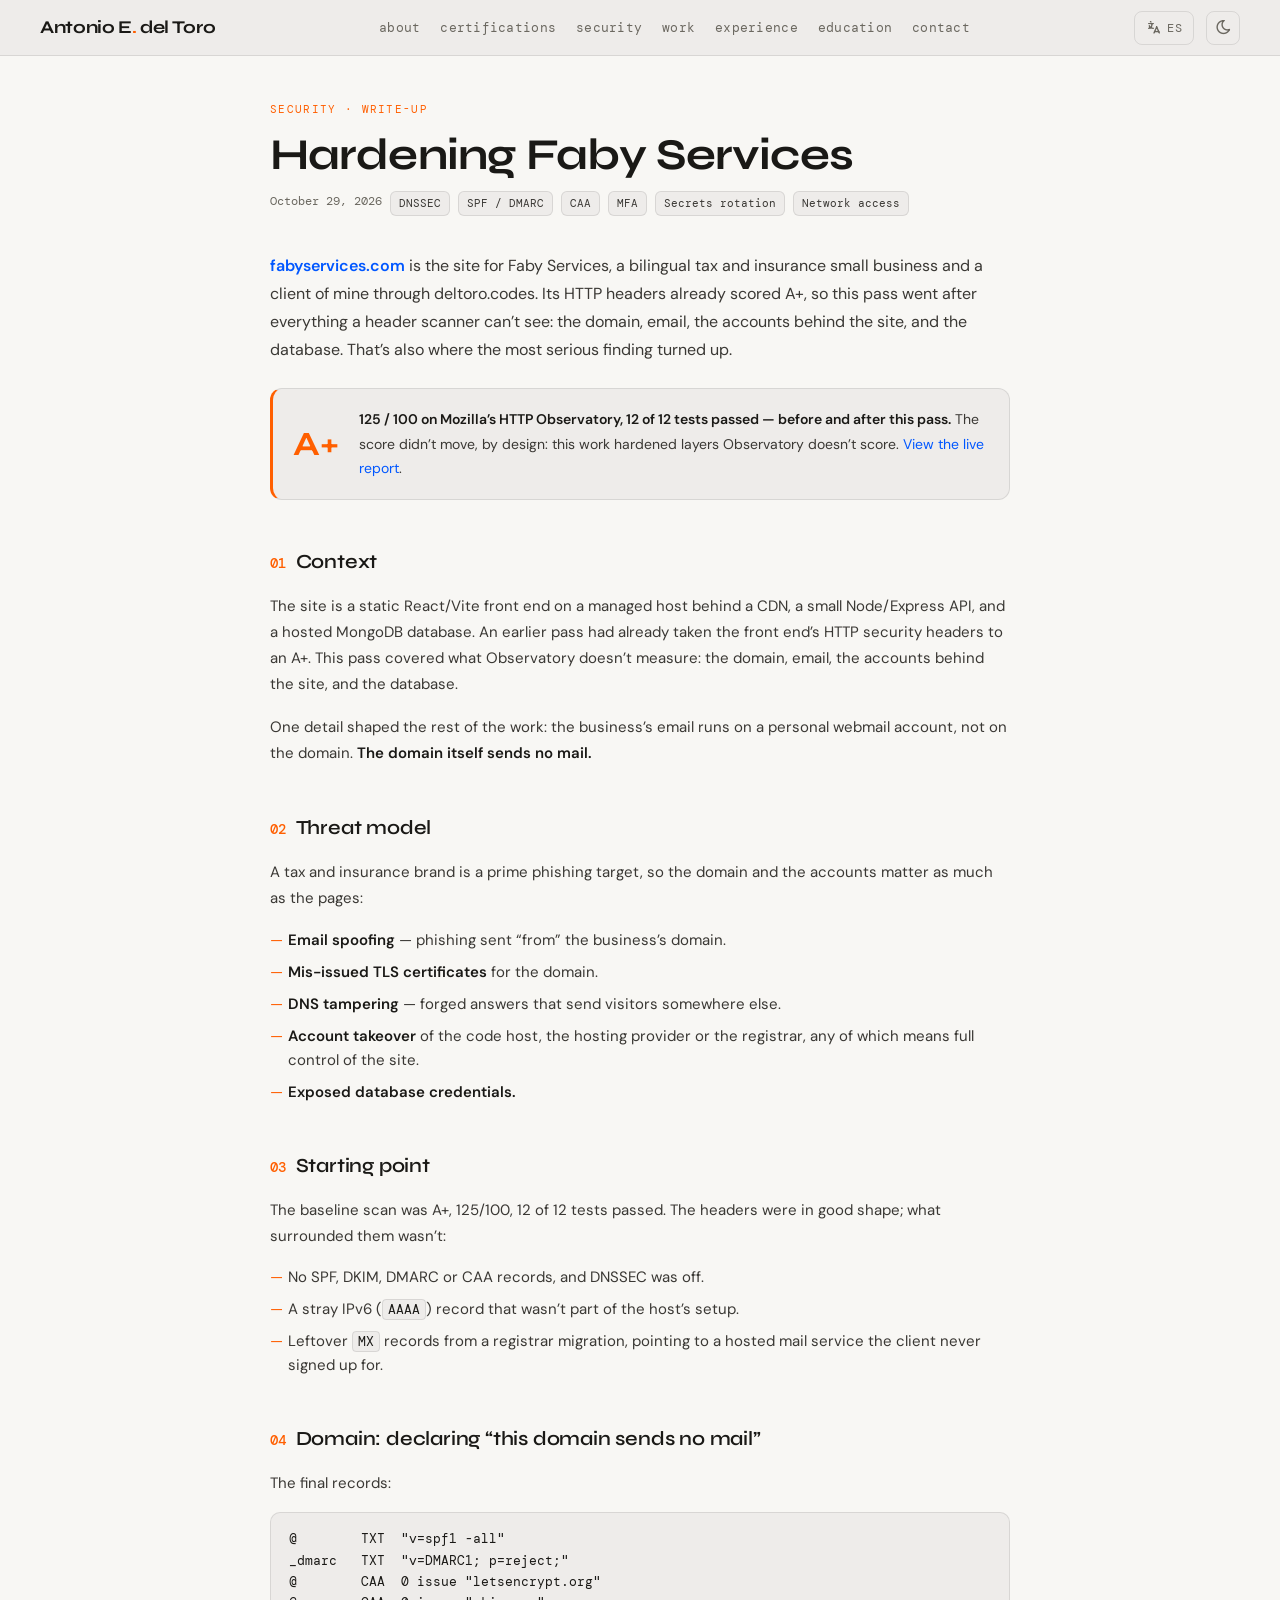
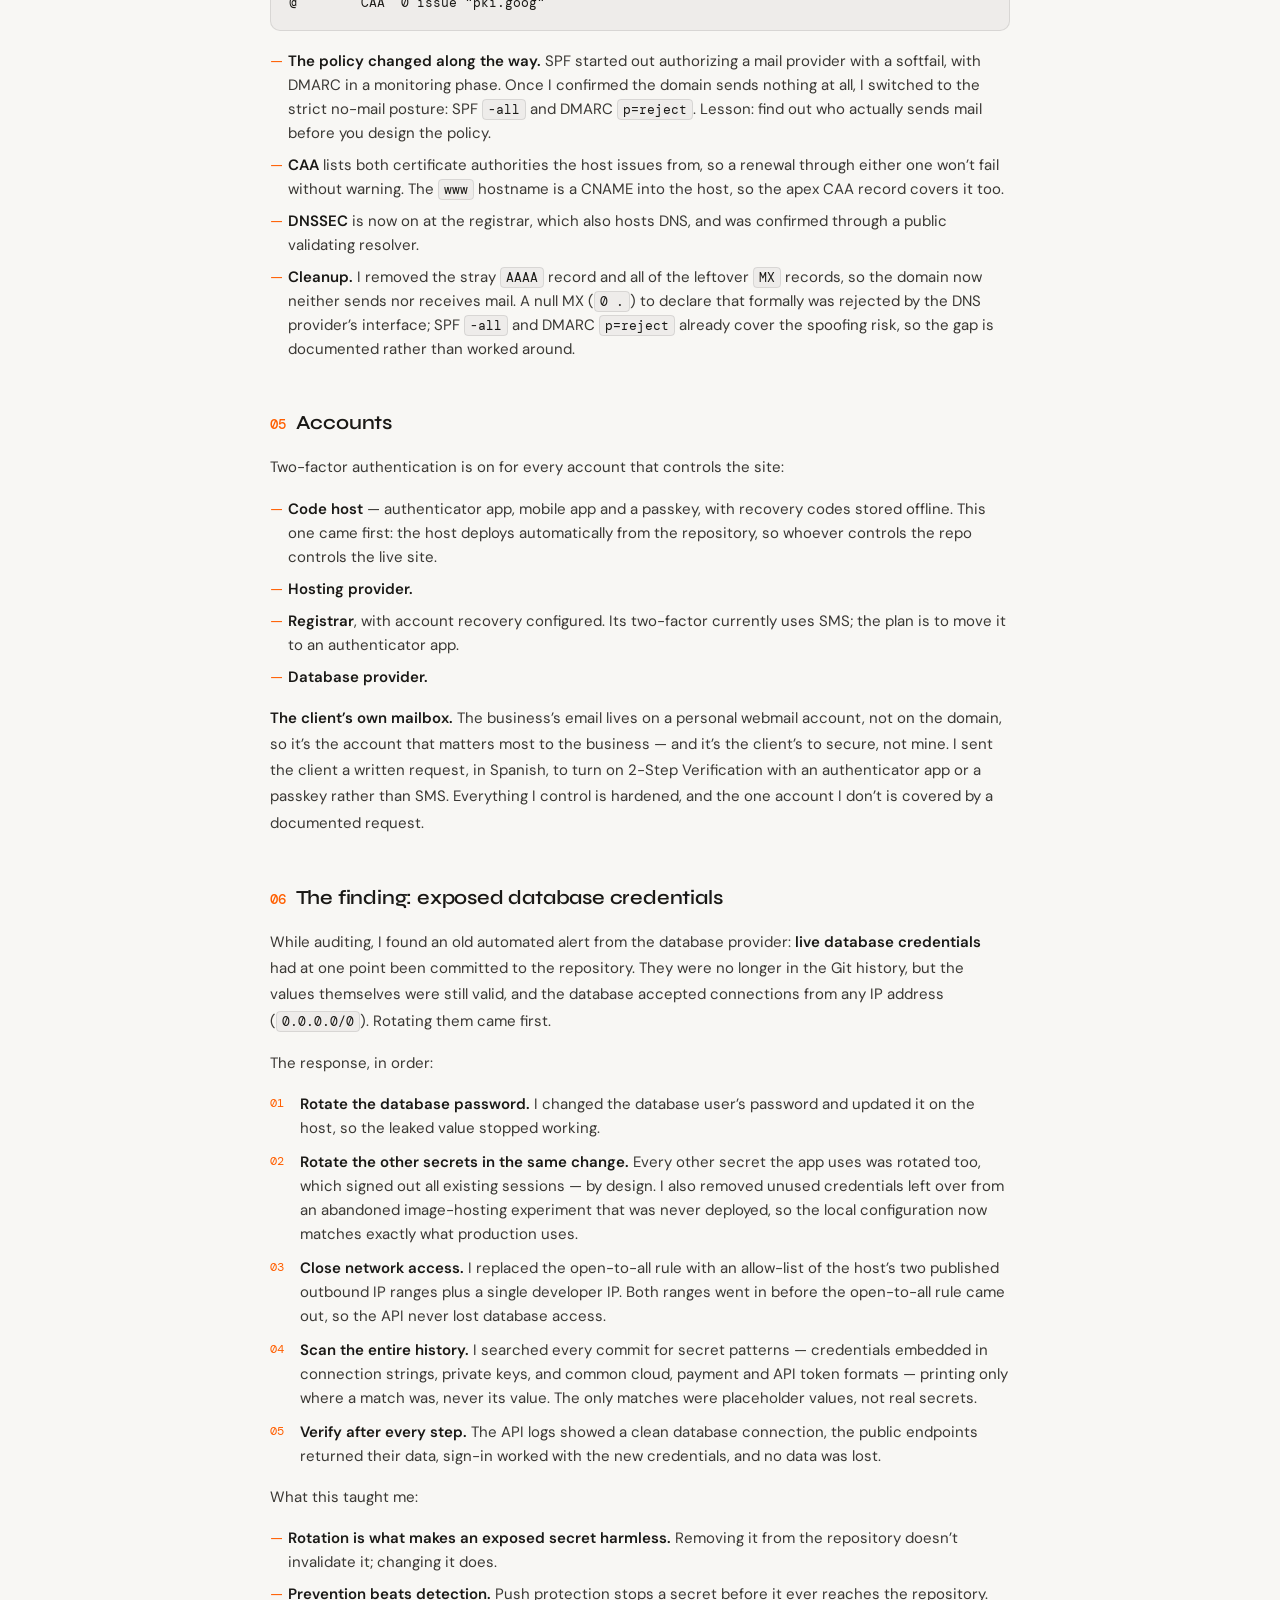
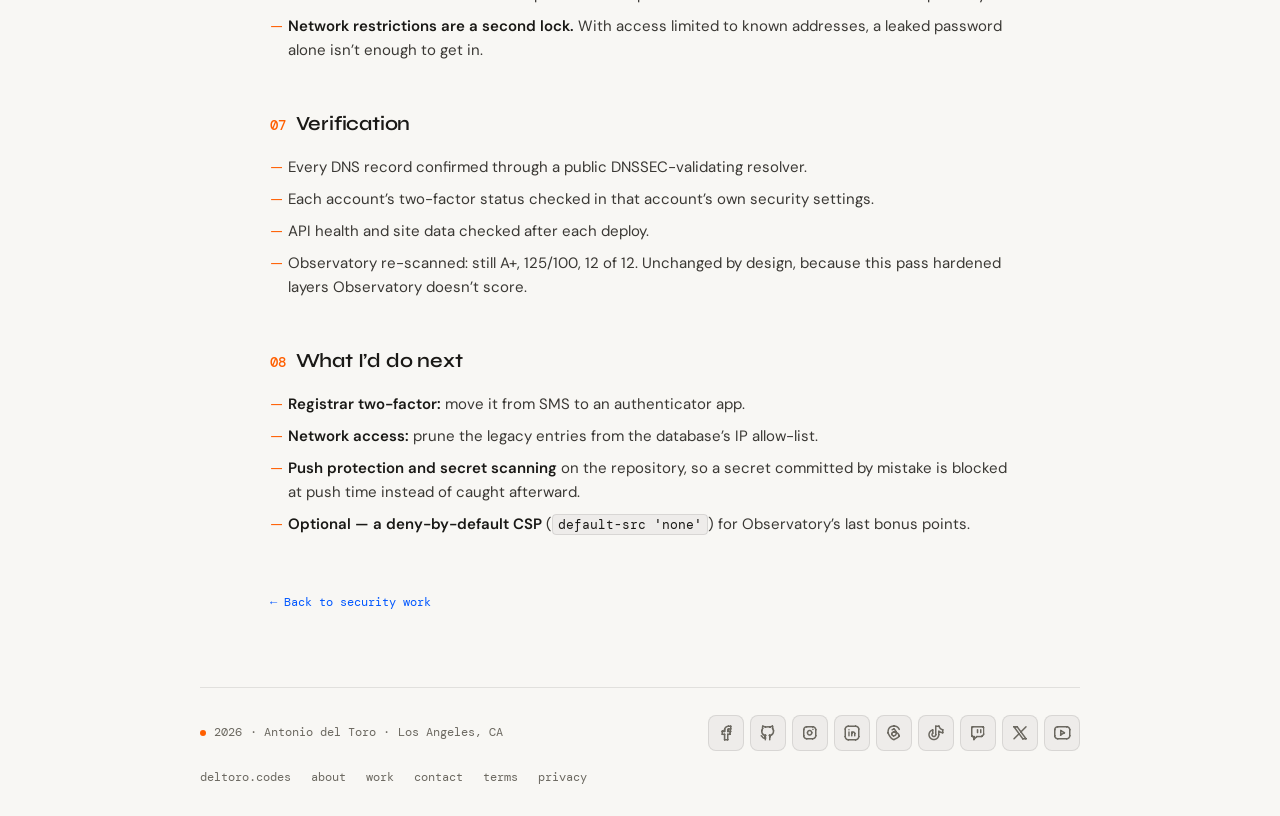
==== commit 40eb1d2f: "Write-ups: link each site name to its live site (opens in new tab) Co-Authored-By: Claude Opus 5.5 <" ====
--- a/client-site-hardening.html
+++ b/client-site-hardening.html
@@ -51,7 +51,7 @@
         <span class="pill">DNSSEC</span><span class="pill">SPF / DMARC</span><span class="pill">CAA</span><span class="pill">MFA</span><span class="pill">Secrets rotation</span><span class="pill">Network access</span>
       </div>
 
-      <p class="intro"><strong>fabyservices.com</strong> is the site for Faby Services, a bilingual tax and insurance small business and a client of mine through deltoro.codes. Its HTTP headers already scored A+, so this pass went after everything a header scanner can&rsquo;t see: the domain, email, the accounts behind the site, and the database. That&rsquo;s also where the most serious finding turned up.</p>
+      <p class="intro"><strong><a href="https://www.fabyservices.com/" target="_blank" rel="noopener">fabyservices.com</a></strong> is the site for Faby Services, a bilingual tax and insurance small business and a client of mine through deltoro.codes. Its HTTP headers already scored A+, so this pass went after everything a header scanner can&rsquo;t see: the domain, email, the accounts behind the site, and the database. That&rsquo;s also where the most serious finding turned up.</p>
 
       <div class="result">
         <div class="grade">A+</div>
@@ -148,7 +148,7 @@
         <span class="pill">DNSSEC</span><span class="pill">SPF / DMARC</span><span class="pill">CAA</span><span class="pill">MFA</span><span class="pill">Rotación de secretos</span><span class="pill">Acceso de red</span>
       </div>
 
-      <p class="intro"><strong>fabyservices.com</strong> es el sitio de Faby Services, un pequeño negocio bilingüe de impuestos y seguros y cliente mío a través de deltoro.codes. Sus encabezados HTTP ya tenían A+, así que esta vez el trabajo se centró en todo lo que un escáner de encabezados no ve: el dominio, el correo, las cuentas detrás del sitio y la base de datos. Ahí fue también donde apareció el hallazgo más serio.</p>
+      <p class="intro"><strong><a href="https://www.fabyservices.com/" target="_blank" rel="noopener">fabyservices.com</a></strong> es el sitio de Faby Services, un pequeño negocio bilingüe de impuestos y seguros y cliente mío a través de deltoro.codes. Sus encabezados HTTP ya tenían A+, así que esta vez el trabajo se centró en todo lo que un escáner de encabezados no ve: el dominio, el correo, las cuentas detrás del sitio y la base de datos. Ahí fue también donde apareció el hallazgo más serio.</p>
 
       <div class="result">
         <div class="grade">A+</div>
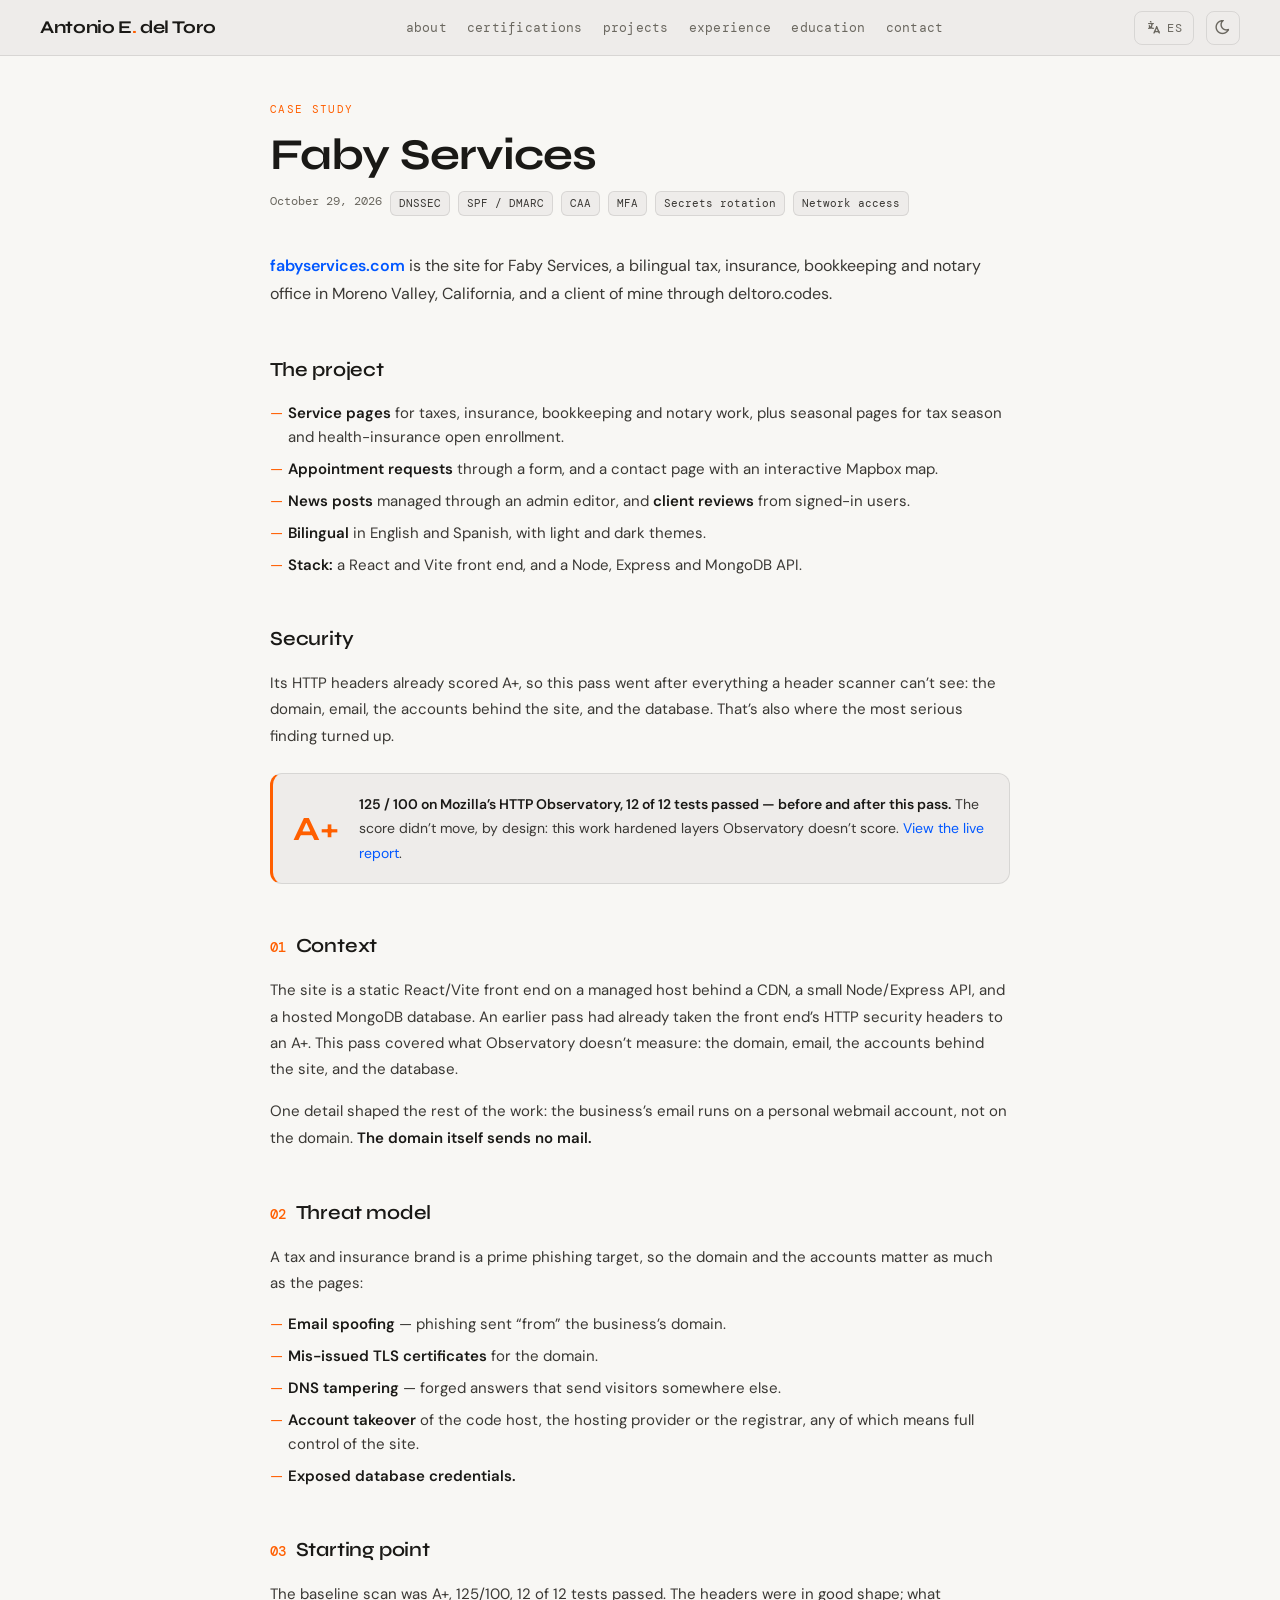
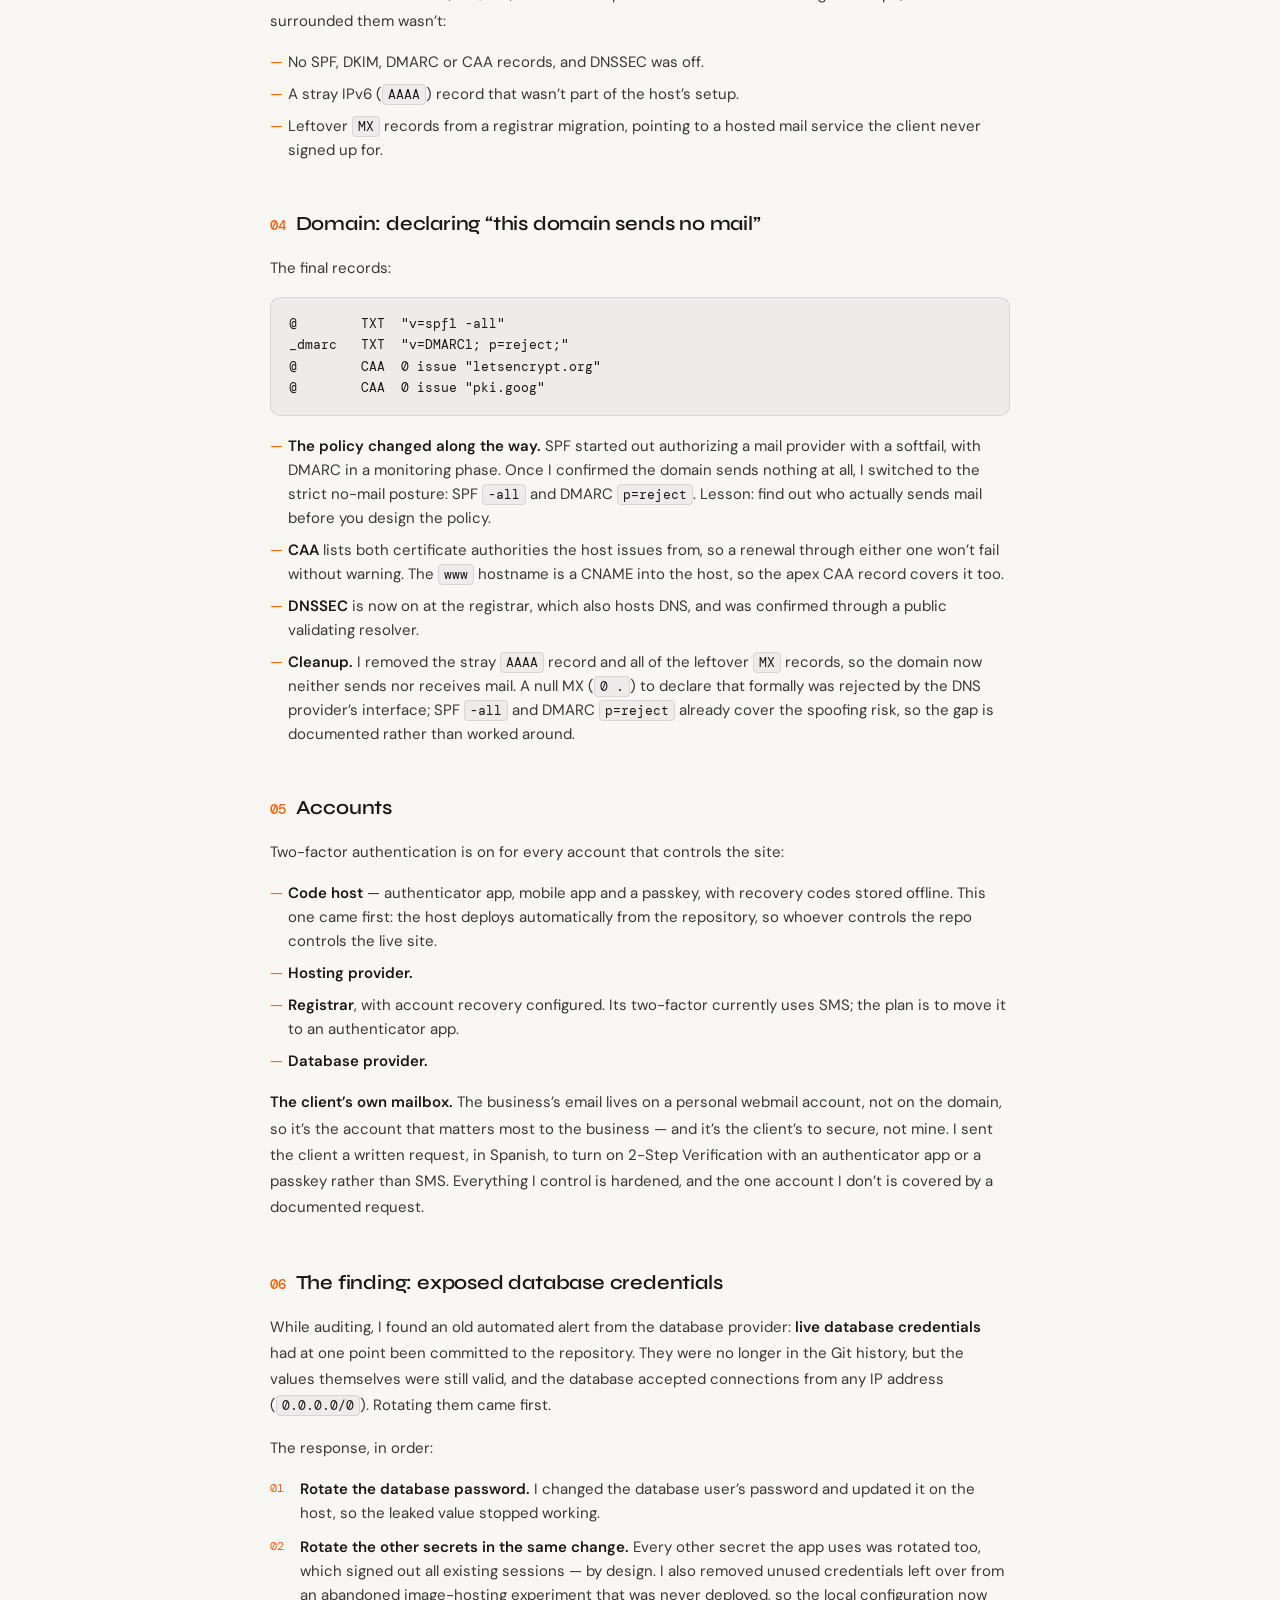
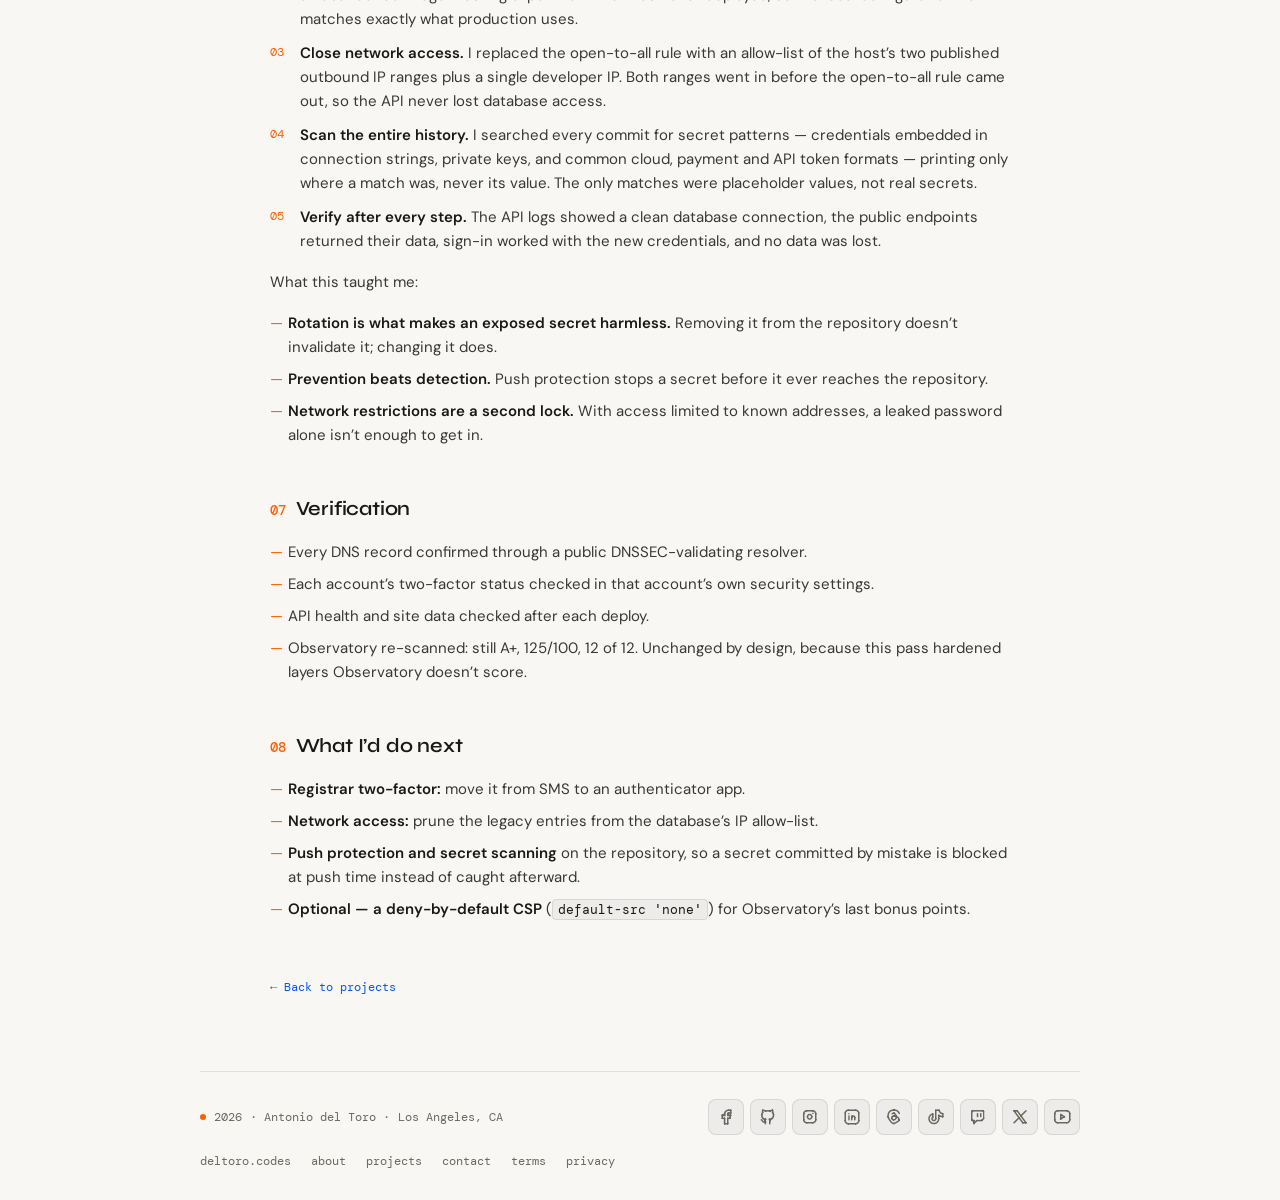
==== commit 16fcd778: "Merge Security work and Client work into one Projects section Each write-up is now a case study: the" ====
--- a/client-site-hardening.html
+++ b/client-site-hardening.html
@@ -9,7 +9,7 @@
 <meta name="referrer" content="strict-origin-when-cross-origin">
 <meta name="robots" content="index, follow">
 
-<title>Hardening Faby Services — Antonio E. del Toro</title>
+<title>Faby Services: Case Study — Antonio E. del Toro</title>
 <meta name="description" content="Beyond the HTTP headers: DNSSEC, a strict no-mail SPF/DMARC policy, CAA, two-factor on every account, and the response to exposed database credentials on fabyservices.com.">
 <meta name="author" content="Antonio E. del Toro">
 <link rel="canonical" href="https://www.antonioedeltoro.com/client-site-hardening.html">
@@ -18,7 +18,7 @@
 
 <meta property="og:type" content="article">
 <meta property="og:url" content="https://www.antonioedeltoro.com/client-site-hardening.html">
-<meta property="og:title" content="Hardening Faby Services">
+<meta property="og:title" content="Faby Services: Case Study">
 <meta property="og:description" content="The domain, email, accounts and database behind a site whose headers already scored A+, including a credential exposure found and closed.">
 <meta property="og:image" content="https://www.antonioedeltoro.com/og-image.jpg">
 <meta property="og:site_name" content="Antonio E. del Toro">
@@ -44,14 +44,26 @@
   <main>
     <!-- ENGLISH -->
     <article data-l="en">
-      <div class="eyebrow">Security · Write-up</div>
-      <h1>Hardening Faby Services</h1>
+      <div class="eyebrow">Case study</div>
+      <h1>Faby Services</h1>
       <div class="meta-row">
         <span class="updated">October 29, 2026</span>
         <span class="pill">DNSSEC</span><span class="pill">SPF / DMARC</span><span class="pill">CAA</span><span class="pill">MFA</span><span class="pill">Secrets rotation</span><span class="pill">Network access</span>
       </div>
 
-      <p class="intro"><strong><a href="https://www.fabyservices.com/" target="_blank" rel="noopener">fabyservices.com</a></strong> is the site for Faby Services, a bilingual tax and insurance small business and a client of mine through deltoro.codes. Its HTTP headers already scored A+, so this pass went after everything a header scanner can&rsquo;t see: the domain, email, the accounts behind the site, and the database. That&rsquo;s also where the most serious finding turned up.</p>
+      <p class="intro"><strong><a href="https://www.fabyservices.com/" target="_blank" rel="noopener">fabyservices.com</a></strong> is the site for Faby Services, a bilingual tax, insurance, bookkeeping and notary office in Moreno Valley, California, and a client of mine through deltoro.codes.</p>
+
+      <h2>The project</h2>
+      <ul>
+        <li><strong>Service pages</strong> for taxes, insurance, bookkeeping and notary work, plus seasonal pages for tax season and health-insurance open enrollment.</li>
+        <li><strong>Appointment requests</strong> through a form, and a contact page with an interactive Mapbox map.</li>
+        <li><strong>News posts</strong> managed through an admin editor, and <strong>client reviews</strong> from signed-in users.</li>
+        <li><strong>Bilingual</strong> in English and Spanish, with light and dark themes.</li>
+        <li><strong>Stack:</strong> a React and Vite front end, and a Node, Express and MongoDB API.</li>
+      </ul>
+
+      <h2>Security</h2>
+      <p>Its HTTP headers already scored A+, so this pass went after everything a header scanner can&rsquo;t see: the domain, email, the accounts behind the site, and the database. That&rsquo;s also where the most serious finding turned up.</p>
 
       <div class="result">
         <div class="grade">A+</div>
@@ -136,19 +148,31 @@
         <li><strong>Optional &mdash; a deny-by-default CSP</strong> (<code>default-src 'none'</code>) for Observatory&rsquo;s last bonus points.</li>
       </ul>
 
-      <a class="back" href="index.html#security">&larr; Back to security work</a>
+      <a class="back" href="index.html#projects">&larr; Back to projects</a>
     </article>
 
     <!-- ESPAÑOL -->
     <article data-l="es">
-      <div class="eyebrow">Seguridad · Informe</div>
-      <h1>Protección de Faby Services</h1>
+      <div class="eyebrow">Caso de estudio</div>
+      <h1>Faby Services</h1>
       <div class="meta-row">
         <span class="updated">29 de octubre de 2026</span>
         <span class="pill">DNSSEC</span><span class="pill">SPF / DMARC</span><span class="pill">CAA</span><span class="pill">MFA</span><span class="pill">Rotación de secretos</span><span class="pill">Acceso de red</span>
       </div>
 
-      <p class="intro"><strong><a href="https://www.fabyservices.com/" target="_blank" rel="noopener">fabyservices.com</a></strong> es el sitio de Faby Services, un pequeño negocio bilingüe de impuestos y seguros y cliente mío a través de deltoro.codes. Sus encabezados HTTP ya tenían A+, así que esta vez el trabajo se centró en todo lo que un escáner de encabezados no ve: el dominio, el correo, las cuentas detrás del sitio y la base de datos. Ahí fue también donde apareció el hallazgo más serio.</p>
+      <p class="intro"><strong><a href="https://www.fabyservices.com/" target="_blank" rel="noopener">fabyservices.com</a></strong> es el sitio de Faby Services, una oficina bilingüe de impuestos, seguros, contabilidad y notaría en Moreno Valley, California, y cliente mío a través de deltoro.codes.</p>
+
+      <h2>El proyecto</h2>
+      <ul>
+        <li><strong>Páginas de servicios</strong> de impuestos, seguros, contabilidad y notaría, además de páginas de temporada para la declaración de impuestos y la inscripción abierta de seguros médicos.</li>
+        <li><strong>Solicitudes de cita</strong> mediante un formulario, y una página de contacto con un mapa interactivo de Mapbox.</li>
+        <li><strong>Noticias</strong> administradas desde un editor privado, y <strong>reseñas de clientes</strong> de usuarios registrados.</li>
+        <li><strong>Bilingüe</strong> en inglés y español, con temas claro y oscuro.</li>
+        <li><strong>Stack:</strong> un front end en React y Vite, y una API en Node, Express y MongoDB.</li>
+      </ul>
+
+      <h2>Seguridad</h2>
+      <p>Sus encabezados HTTP ya tenían A+, así que esta vez el trabajo se centró en todo lo que un escáner de encabezados no ve: el dominio, el correo, las cuentas detrás del sitio y la base de datos. Ahí fue también donde apareció el hallazgo más serio.</p>
 
       <div class="result">
         <div class="grade">A+</div>
@@ -233,7 +257,7 @@
         <li><strong>Opcional: una CSP que deniegue por defecto</strong> (<code>default-src 'none'</code>) para obtener los últimos puntos adicionales de Observatory.</li>
       </ul>
 
-      <a class="back" href="index.html#security">&larr; Volver a trabajo de seguridad</a>
+      <a class="back" href="index.html#projects">&larr; Volver a proyectos</a>
     </article>
   </main>
 
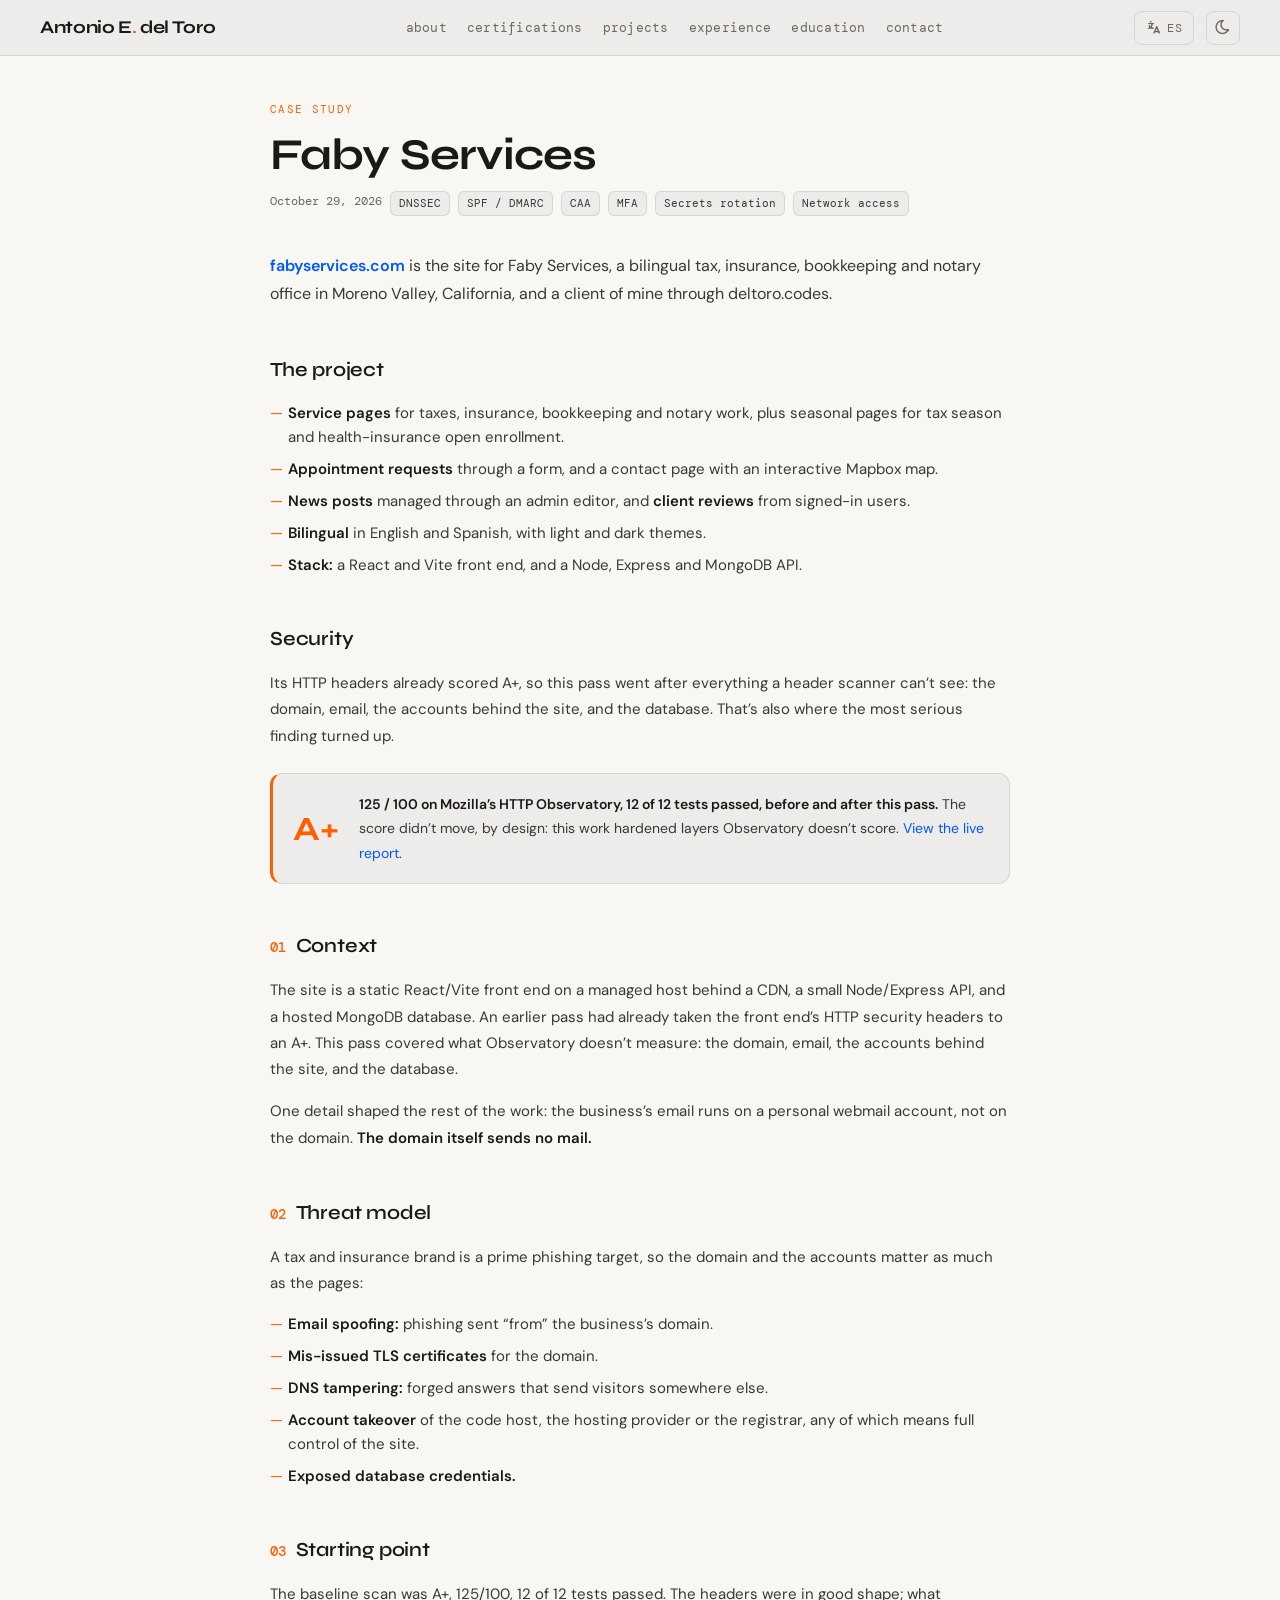
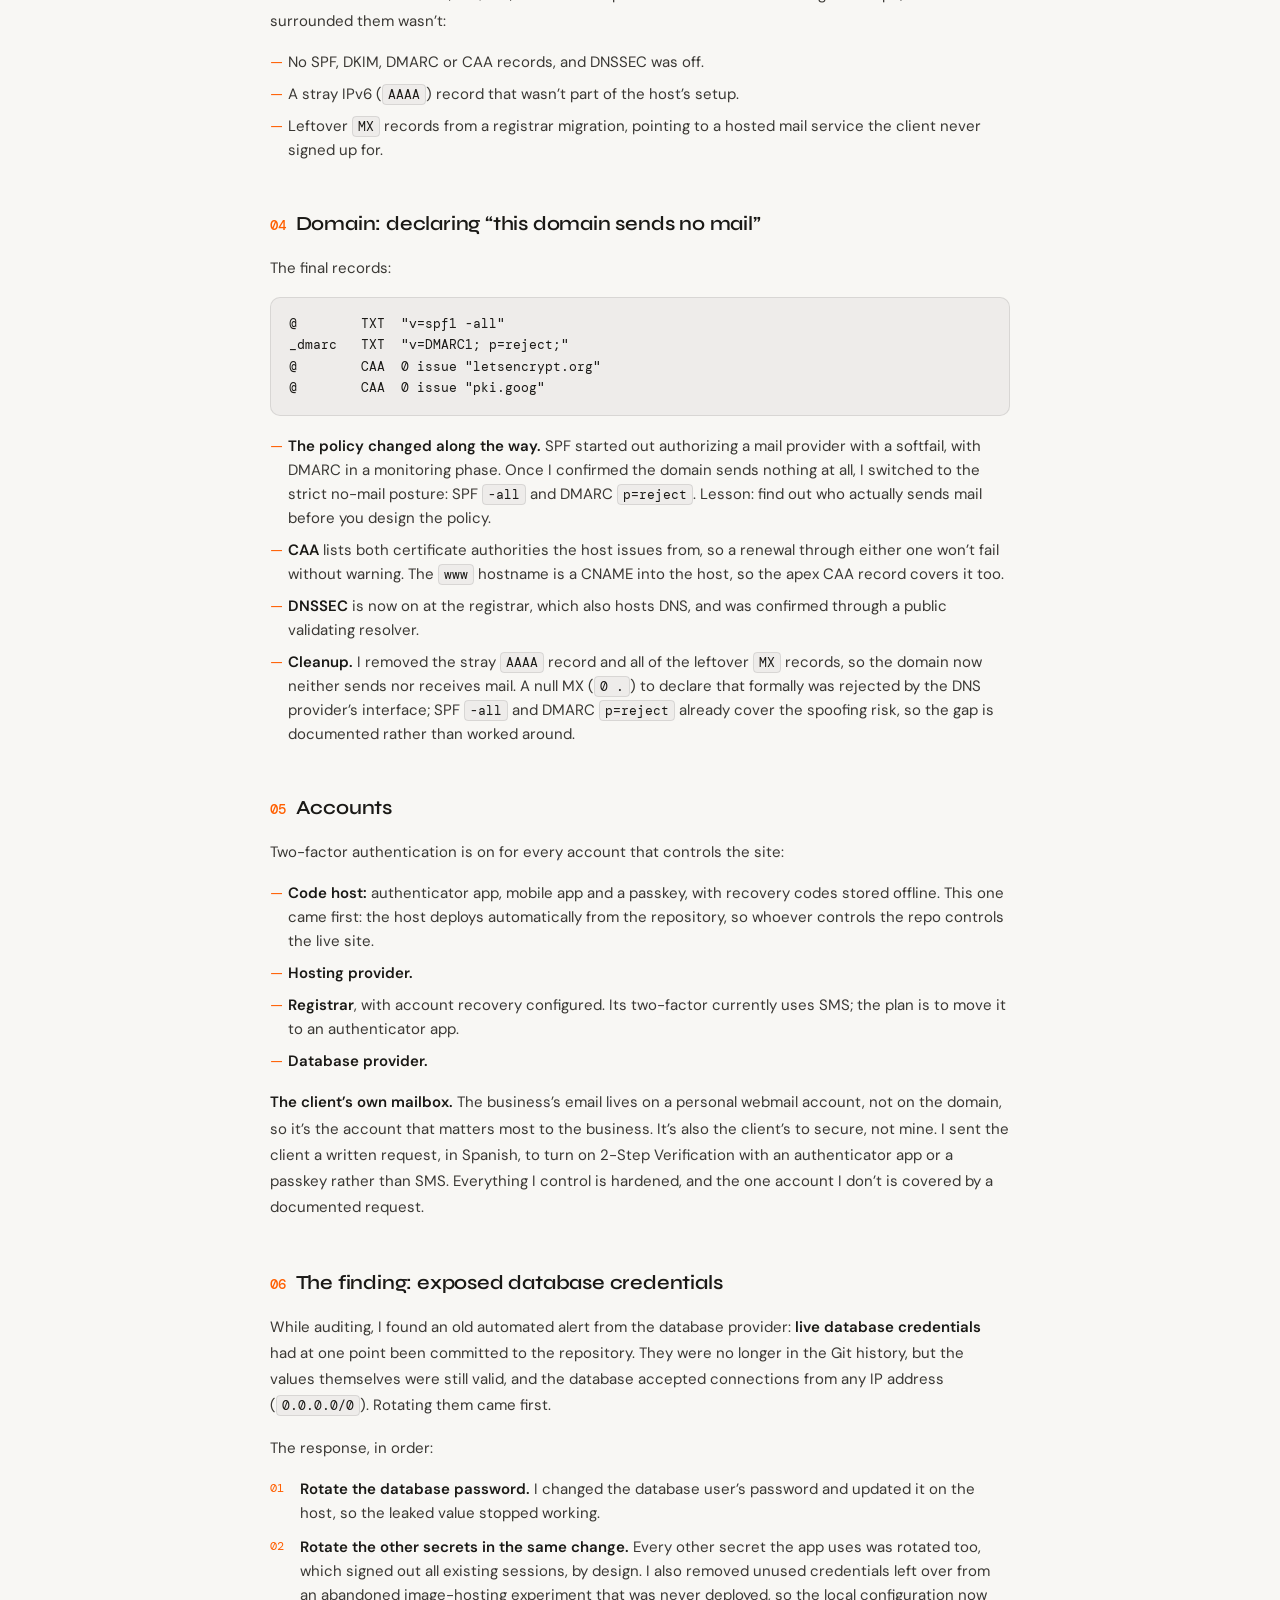
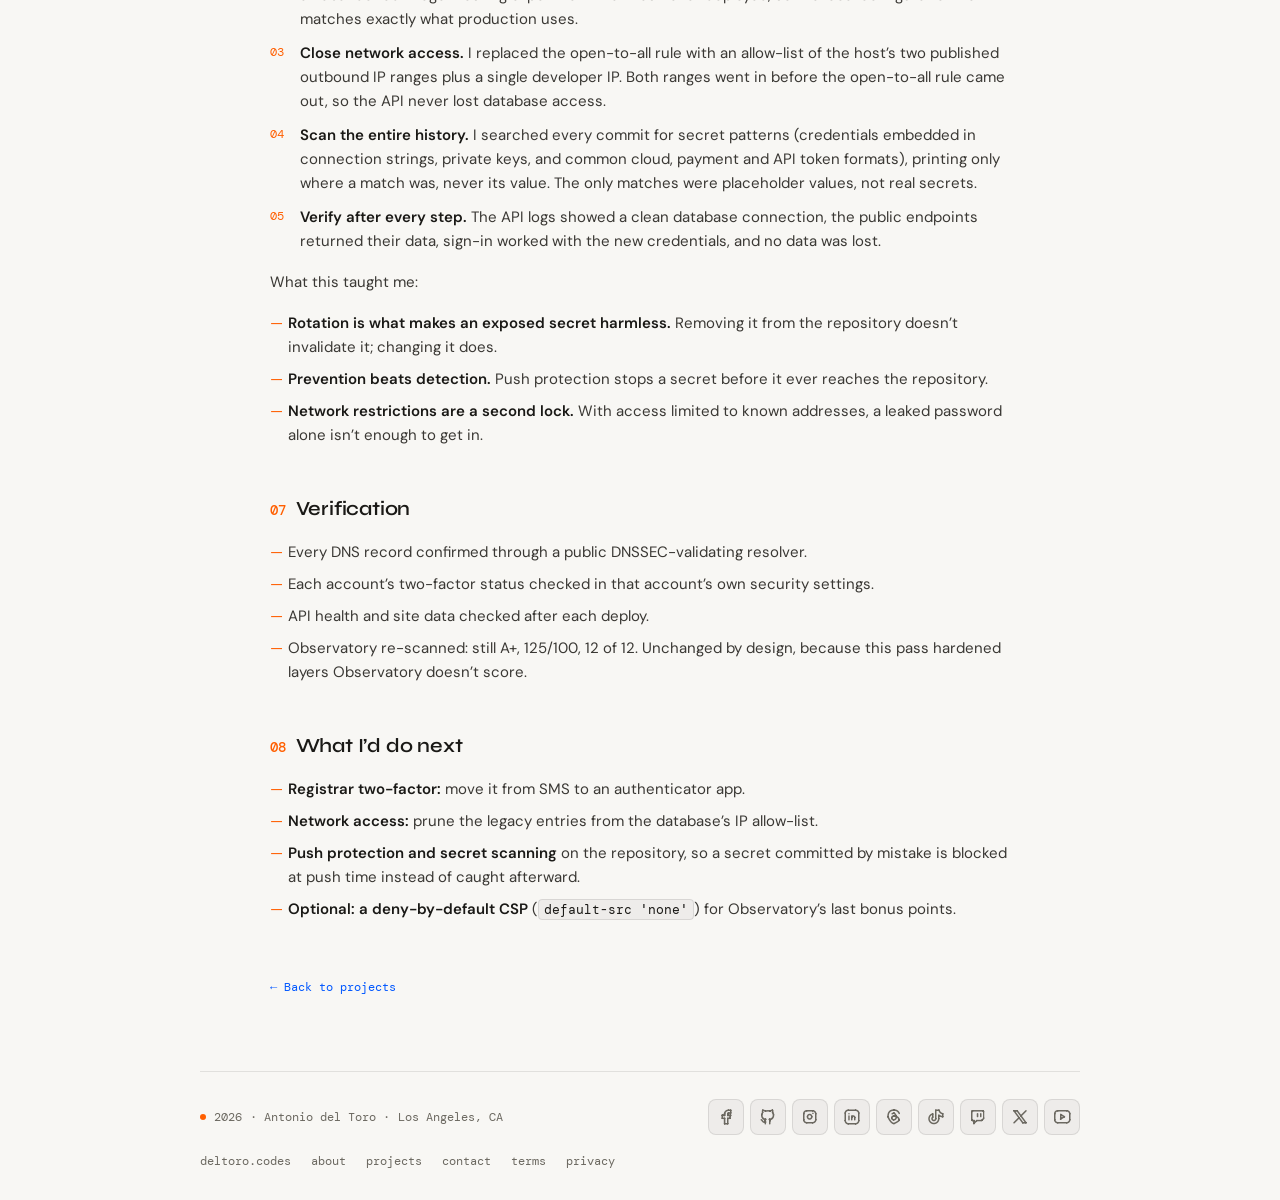
==== commit 3ed3d872: "Drop em dashes site-wide (dates and list markers unchanged) Rewrites each sentence with a colon, com" ====
--- a/client-site-hardening.html
+++ b/client-site-hardening.html
@@ -9,7 +9,7 @@
 <meta name="referrer" content="strict-origin-when-cross-origin">
 <meta name="robots" content="index, follow">
 
-<title>Faby Services: Case Study — Antonio E. del Toro</title>
+<title>Faby Services: Case Study | Antonio E. del Toro</title>
 <meta name="description" content="Beyond the HTTP headers: DNSSEC, a strict no-mail SPF/DMARC policy, CAA, two-factor on every account, and the response to exposed database credentials on fabyservices.com.">
 <meta name="author" content="Antonio E. del Toro">
 <link rel="canonical" href="https://www.antonioedeltoro.com/client-site-hardening.html">
@@ -67,7 +67,7 @@
 
       <div class="result">
         <div class="grade">A+</div>
-        <p><strong>125 / 100 on Mozilla&rsquo;s HTTP Observatory, 12 of 12 tests passed &mdash; before and after this pass.</strong> The score didn&rsquo;t move, by design: this work hardened layers Observatory doesn&rsquo;t score. <a href="https://developer.mozilla.org/en-US/observatory/analyze?host=www.fabyservices.com" target="_blank" rel="noopener">View the live report</a>.</p>
+        <p><strong>125 / 100 on Mozilla&rsquo;s HTTP Observatory, 12 of 12 tests passed, before and after this pass.</strong> The score didn&rsquo;t move, by design: this work hardened layers Observatory doesn&rsquo;t score. <a href="https://developer.mozilla.org/en-US/observatory/analyze?host=www.fabyservices.com" target="_blank" rel="noopener">View the live report</a>.</p>
       </div>
 
       <h2><span class="num">01</span>Context</h2>
@@ -77,9 +77,9 @@
       <h2><span class="num">02</span>Threat model</h2>
       <p>A tax and insurance brand is a prime phishing target, so the domain and the accounts matter as much as the pages:</p>
       <ul>
-        <li><strong>Email spoofing</strong> &mdash; phishing sent &ldquo;from&rdquo; the business&rsquo;s domain.</li>
+        <li><strong>Email spoofing:</strong> phishing sent &ldquo;from&rdquo; the business&rsquo;s domain.</li>
         <li><strong>Mis-issued TLS certificates</strong> for the domain.</li>
-        <li><strong>DNS tampering</strong> &mdash; forged answers that send visitors somewhere else.</li>
+        <li><strong>DNS tampering:</strong> forged answers that send visitors somewhere else.</li>
         <li><strong>Account takeover</strong> of the code host, the hosting provider or the registrar, any of which means full control of the site.</li>
         <li><strong>Exposed database credentials.</strong></li>
       </ul>
@@ -108,21 +108,21 @@
       <h2><span class="num">05</span>Accounts</h2>
       <p>Two-factor authentication is on for every account that controls the site:</p>
       <ul>
-        <li><strong>Code host</strong> &mdash; authenticator app, mobile app and a passkey, with recovery codes stored offline. This one came first: the host deploys automatically from the repository, so whoever controls the repo controls the live site.</li>
+        <li><strong>Code host:</strong> authenticator app, mobile app and a passkey, with recovery codes stored offline. This one came first: the host deploys automatically from the repository, so whoever controls the repo controls the live site.</li>
         <li><strong>Hosting provider.</strong></li>
         <li><strong>Registrar</strong>, with account recovery configured. Its two-factor currently uses SMS; the plan is to move it to an authenticator app.</li>
         <li><strong>Database provider.</strong></li>
       </ul>
-      <p><strong>The client&rsquo;s own mailbox.</strong> The business&rsquo;s email lives on a personal webmail account, not on the domain, so it&rsquo;s the account that matters most to the business &mdash; and it&rsquo;s the client&rsquo;s to secure, not mine. I sent the client a written request, in Spanish, to turn on 2-Step Verification with an authenticator app or a passkey rather than SMS. Everything I control is hardened, and the one account I don&rsquo;t is covered by a documented request.</p>
+      <p><strong>The client&rsquo;s own mailbox.</strong> The business&rsquo;s email lives on a personal webmail account, not on the domain, so it&rsquo;s the account that matters most to the business. It&rsquo;s also the client&rsquo;s to secure, not mine. I sent the client a written request, in Spanish, to turn on 2-Step Verification with an authenticator app or a passkey rather than SMS. Everything I control is hardened, and the one account I don&rsquo;t is covered by a documented request.</p>
 
       <h2><span class="num">06</span>The finding: exposed database credentials</h2>
       <p>While auditing, I found an old automated alert from the database provider: <strong>live database credentials</strong> had at one point been committed to the repository. They were no longer in the Git history, but the values themselves were still valid, and the database accepted connections from any IP address (<code>0.0.0.0/0</code>). Rotating them came first.</p>
       <p>The response, in order:</p>
       <ol>
         <li><strong>Rotate the database password.</strong> I changed the database user&rsquo;s password and updated it on the host, so the leaked value stopped working.</li>
-        <li><strong>Rotate the other secrets in the same change.</strong> Every other secret the app uses was rotated too, which signed out all existing sessions &mdash; by design. I also removed unused credentials left over from an abandoned image-hosting experiment that was never deployed, so the local configuration now matches exactly what production uses.</li>
+        <li><strong>Rotate the other secrets in the same change.</strong> Every other secret the app uses was rotated too, which signed out all existing sessions, by design. I also removed unused credentials left over from an abandoned image-hosting experiment that was never deployed, so the local configuration now matches exactly what production uses.</li>
         <li><strong>Close network access.</strong> I replaced the open-to-all rule with an allow-list of the host&rsquo;s two published outbound IP ranges plus a single developer IP. Both ranges went in before the open-to-all rule came out, so the API never lost database access.</li>
-        <li><strong>Scan the entire history.</strong> I searched every commit for secret patterns &mdash; credentials embedded in connection strings, private keys, and common cloud, payment and API token formats &mdash; printing only where a match was, never its value. The only matches were placeholder values, not real secrets.</li>
+        <li><strong>Scan the entire history.</strong> I searched every commit for secret patterns (credentials embedded in connection strings, private keys, and common cloud, payment and API token formats), printing only where a match was, never its value. The only matches were placeholder values, not real secrets.</li>
         <li><strong>Verify after every step.</strong> The API logs showed a clean database connection, the public endpoints returned their data, sign-in worked with the new credentials, and no data was lost.</li>
       </ol>
       <p>What this taught me:</p>
@@ -145,7 +145,7 @@
         <li><strong>Registrar two-factor:</strong> move it from SMS to an authenticator app.</li>
         <li><strong>Network access:</strong> prune the legacy entries from the database&rsquo;s IP allow-list.</li>
         <li><strong>Push protection and secret scanning</strong> on the repository, so a secret committed by mistake is blocked at push time instead of caught afterward.</li>
-        <li><strong>Optional &mdash; a deny-by-default CSP</strong> (<code>default-src 'none'</code>) for Observatory&rsquo;s last bonus points.</li>
+        <li><strong>Optional: a deny-by-default CSP</strong> (<code>default-src 'none'</code>) for Observatory&rsquo;s last bonus points.</li>
       </ul>
 
       <a class="back" href="index.html#projects">&larr; Back to projects</a>
--- a/fonts.css
+++ b/fonts.css
@@ -1,7 +1,7 @@
 /* ============================================================
-   Self-hosted fonts — no third-party requests.
+   Self-hosted fonts - no third-party requests.
    Syne, DM Sans, DM Mono: SIL Open Font License 1.1 (via Fontsource)
-   Tabler Icons 3.46.0: MIT — subset to only the glyphs this site uses.
+   Tabler Icons 3.46.0: MIT - subset to only the glyphs this site uses.
    Adding a new ti-* icon? Re-run the subset (see fonts/README.md).
    ============================================================ */
 @font-face{font-family:'Syne';font-style:normal;font-weight:400;font-display:swap;src:url(fonts/syne-latin-400-normal.woff2) format('woff2')}
--- a/chrome.css
+++ b/chrome.css
@@ -1,11 +1,14 @@
 /* ============================================================
-   Shared site chrome — navigation bar + footer.
+   Shared site chrome - navigation bar + footer.
    Single source of truth loaded by every page (index, terms, privacy).
    Depends on each page defining the color tokens (--bg, --text, etc.)
    and loading the Tabler icon font.
    ============================================================ */
 
-/* Language visibility — only ever hide the inactive language */
+/* Stop iOS Safari from enlarging text in landscape */
+html { -webkit-text-size-adjust: 100%; text-size-adjust: 100%; }
+
+/* Language visibility - only ever hide the inactive language */
 html:not(.lang-es) [data-l="es"] { display: none; }
 html.lang-es [data-l="en"] { display: none; }
 /* Inline translation pairs: the active one is layout-transparent, so the
@@ -38,6 +41,7 @@
   color: var(--text);
   text-decoration: none;
   letter-spacing: -0.02em;
+  white-space: nowrap;
 }
 .nav-logo span { color: var(--orange); }
 .nav-links {
@@ -185,10 +189,14 @@
 .footer-links a:hover { color: var(--text); }
 
 /* ── RESPONSIVE ── */
+/* Below this width the full link row no longer fits beside the name and buttons
+   (tablets, phones in landscape), so switch to the menu button */
+@media (max-width: 960px) {
+  .nav-links { display: none; }
+  .hamburger { display: flex; }
+}
 @media (max-width: 720px) {
   nav { padding: 0 20px; }
-  .nav-links { display: none; }
-  .hamburger { display: flex; }
   .site-footer-inner { flex-direction: column; text-align: center; padding: 28px 20px; }
   .site-footer-inner > div { justify-content: center; }
   .footer-social { flex-wrap: wrap; }
--- a/writeup.css
+++ b/writeup.css
@@ -170,7 +170,7 @@
   th { font-family: var(--font-mono); font-size: 11px; font-weight: 500; text-transform: uppercase; letter-spacing: 0.08em; color: var(--text3); }
   td:first-child { white-space: nowrap; }
   .back { font-family: var(--font-mono); font-size: 12px; display: inline-block; margin-top: 40px; }
-  /* Numbered steps (ordered lists) — mono counter in place of the dash */
+  /* Numbered steps (ordered lists) - mono counter in place of the dash */
   main ol { list-style: none; counter-reset: step; margin: 0 0 16px 0; display: flex; flex-direction: column; gap: 10px; }
   main ol > li { counter-increment: step; padding-left: 30px; }
   main ol > li::before { content: counter(step, decimal-leading-zero); font-family: var(--font-mono); font-size: 12px; top: 2px; }
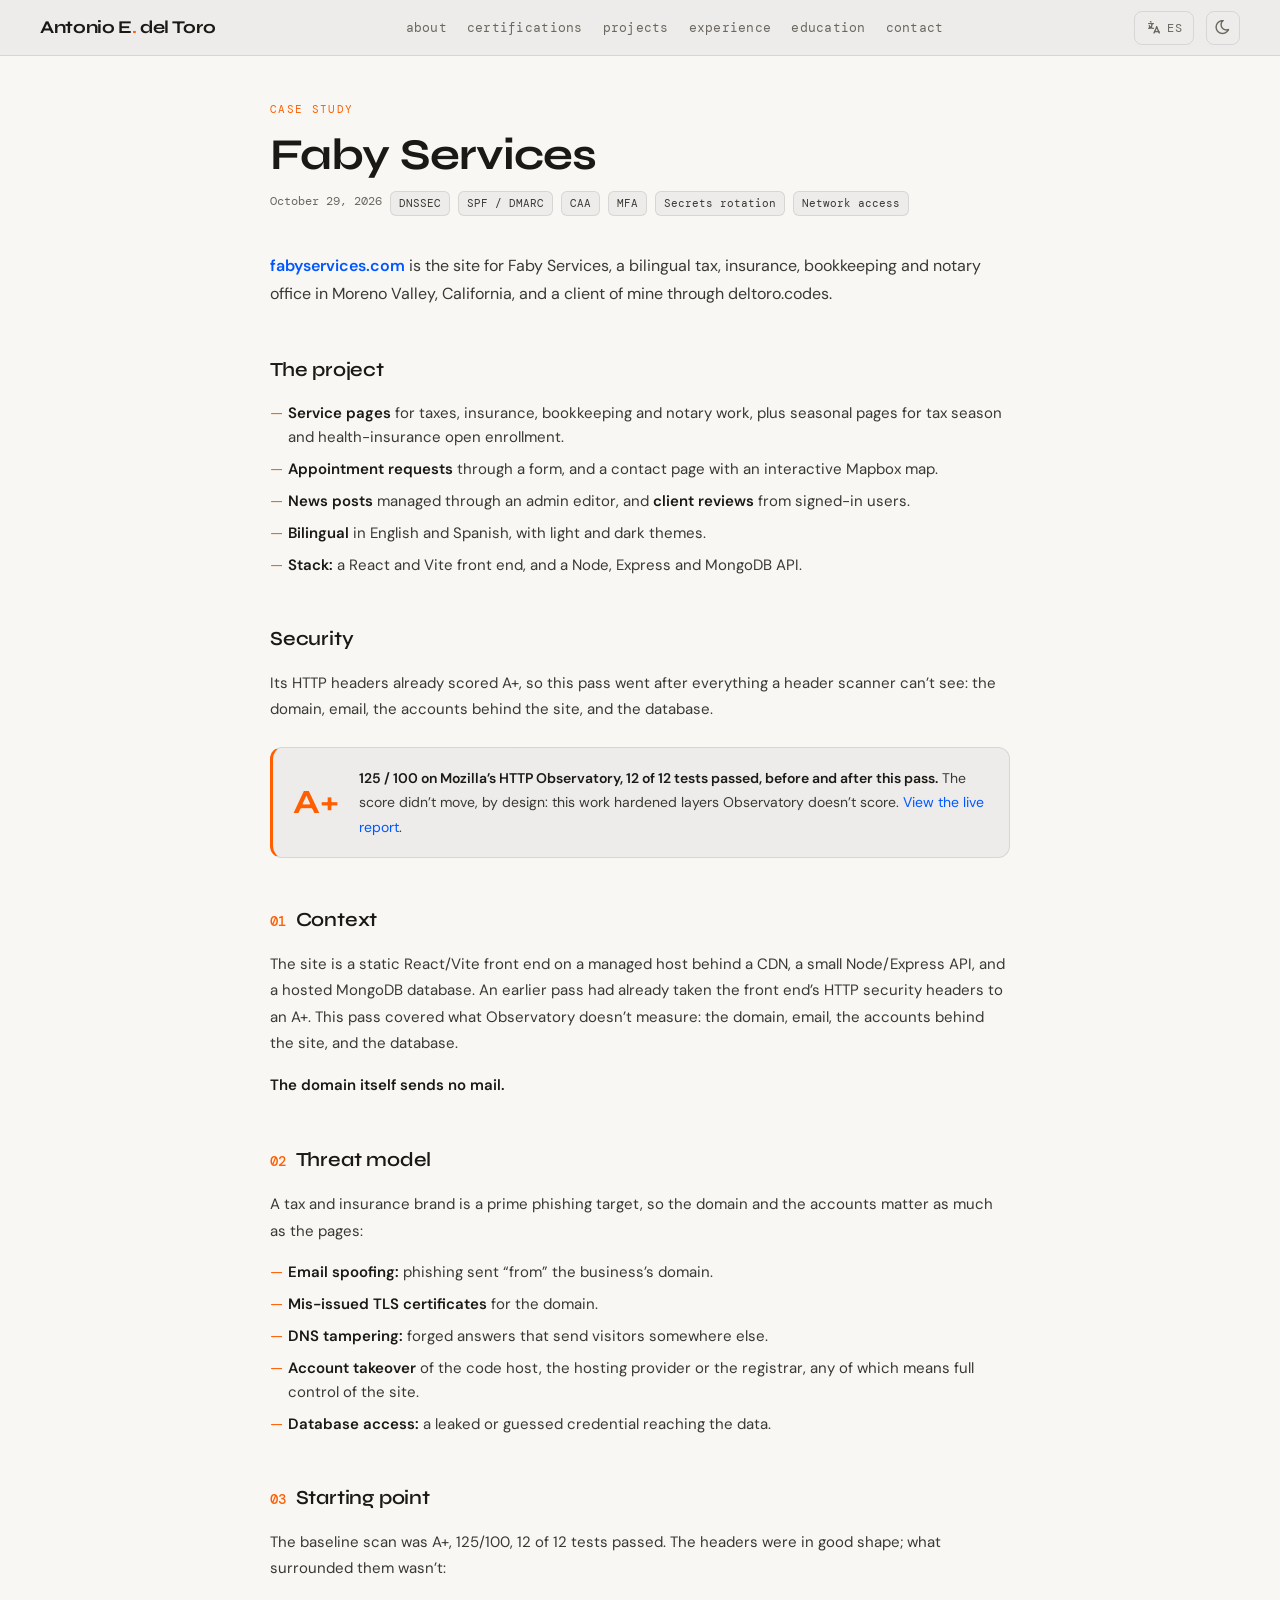
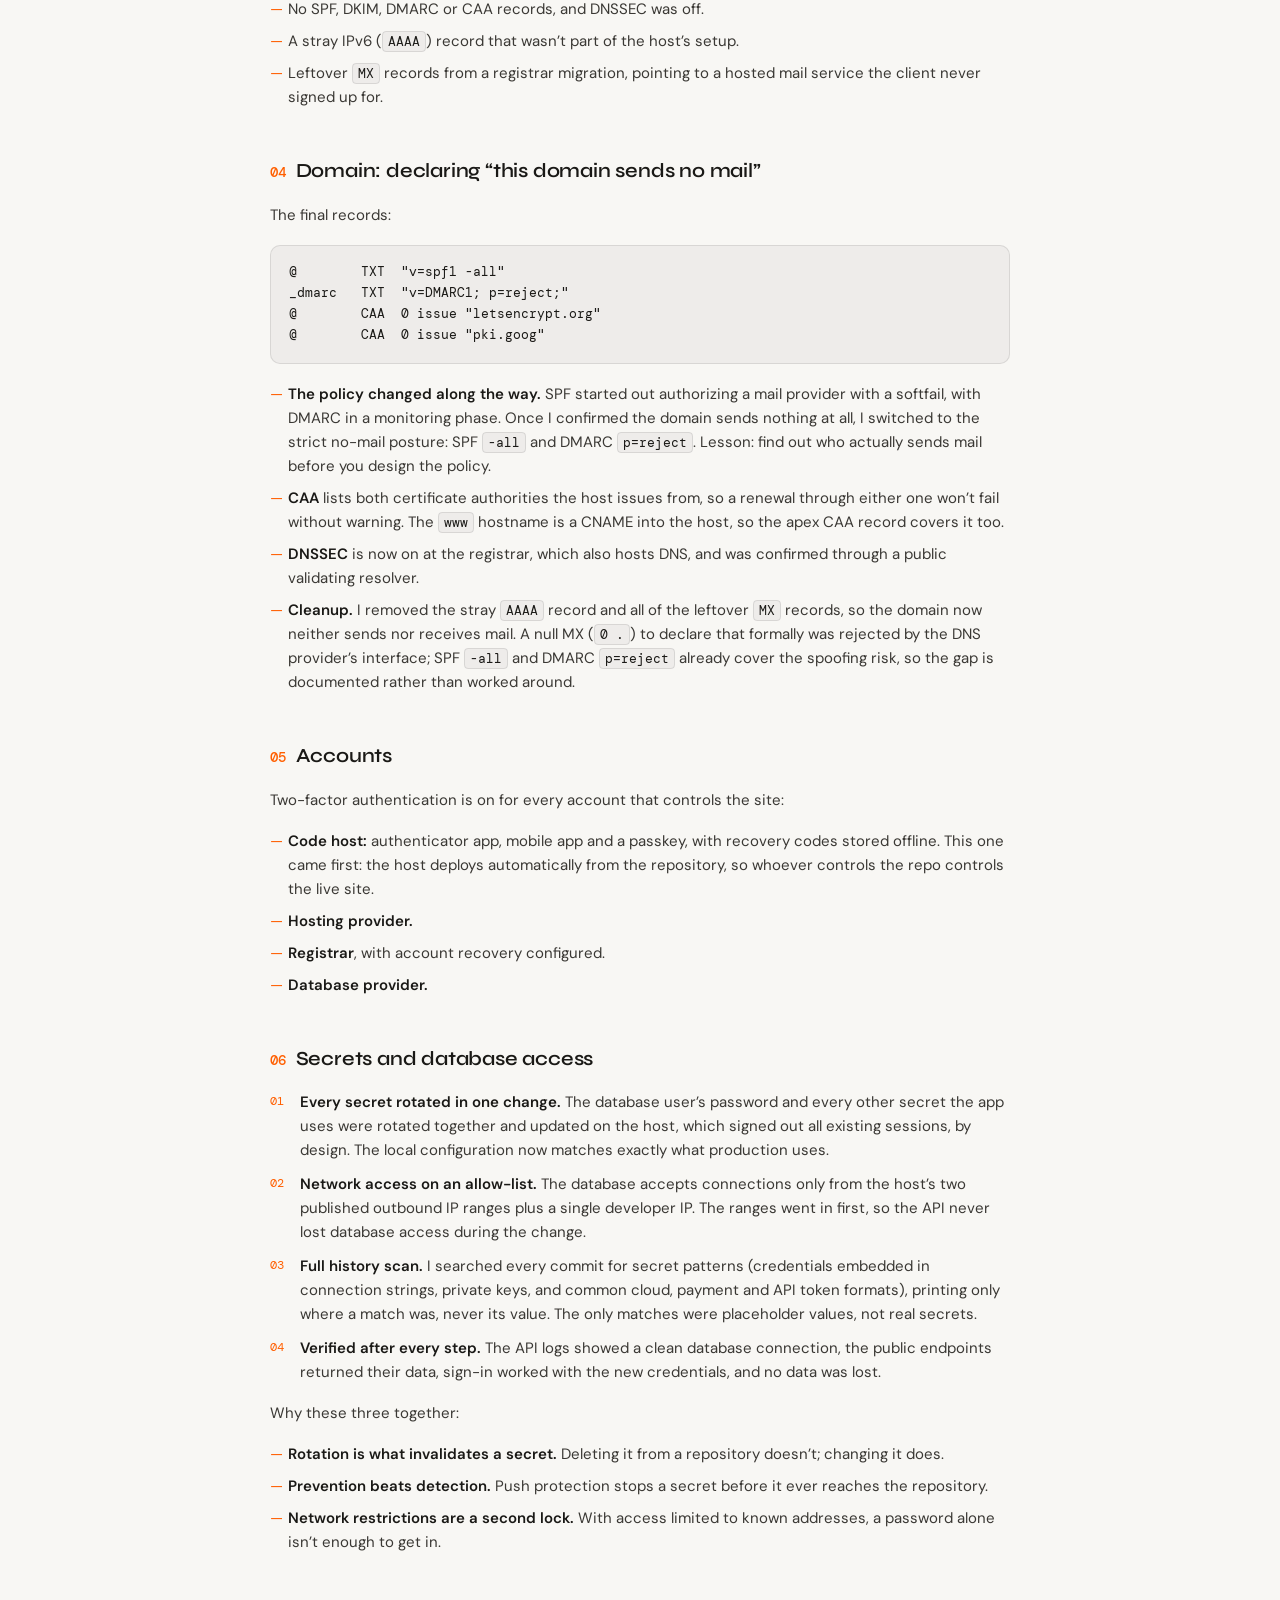
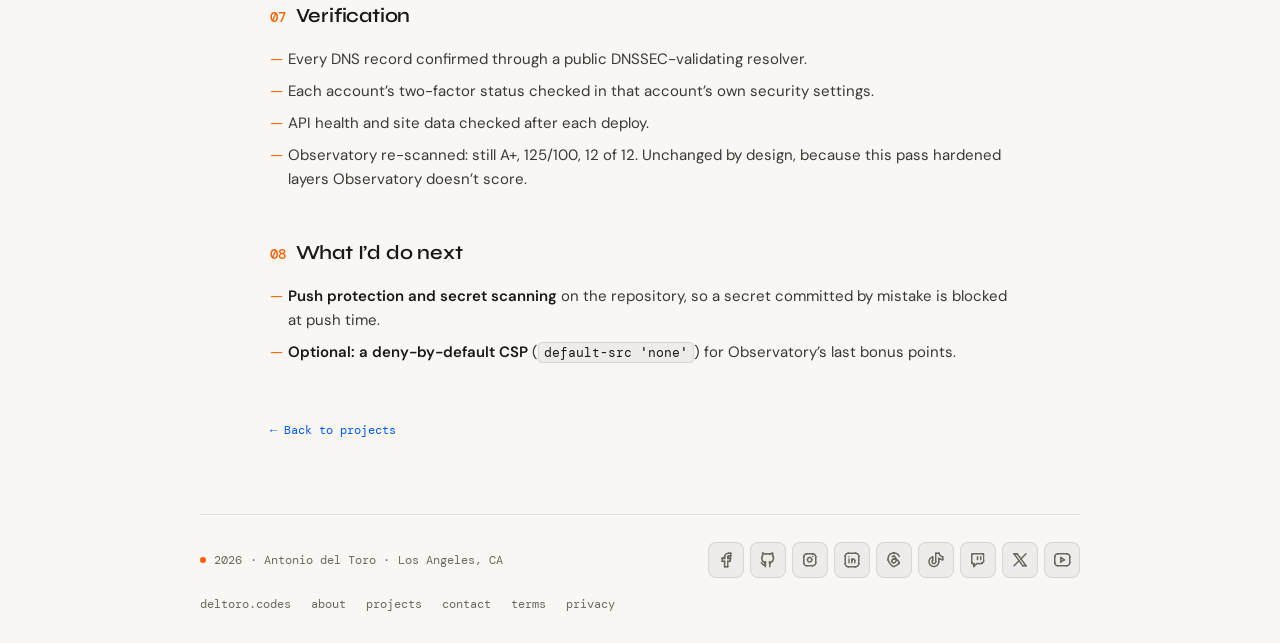
==== commit 9e29b2c3: "Case studies: cut audit findings, keep the fixes; remove private client details" ====
--- a/client-site-hardening.html
+++ b/client-site-hardening.html
@@ -10,7 +10,7 @@
 <meta name="robots" content="index, follow">
 
 <title>Faby Services: Case Study | Antonio E. del Toro</title>
-<meta name="description" content="Beyond the HTTP headers: DNSSEC, a strict no-mail SPF/DMARC policy, CAA, two-factor on every account, and the response to exposed database credentials on fabyservices.com.">
+<meta name="description" content="Beyond the HTTP headers: DNSSEC, a strict no-mail SPF/DMARC policy, CAA, two-factor on every account, and secrets rotation with locked-down database access on fabyservices.com.">
 <meta name="author" content="Antonio E. del Toro">
 <link rel="canonical" href="https://www.antonioedeltoro.com/client-site-hardening.html">
 <link rel="icon" type="image/png" href="favicon.png">
@@ -19,7 +19,7 @@
 <meta property="og:type" content="article">
 <meta property="og:url" content="https://www.antonioedeltoro.com/client-site-hardening.html">
 <meta property="og:title" content="Faby Services: Case Study">
-<meta property="og:description" content="The domain, email, accounts and database behind a site whose headers already scored A+, including a credential exposure found and closed.">
+<meta property="og:description" content="The domain, email, accounts and database behind a site whose headers already scored A+, including secrets rotation and locked-down database access.">
 <meta property="og:image" content="https://www.antonioedeltoro.com/og-image.jpg">
 <meta property="og:site_name" content="Antonio E. del Toro">
 <meta name="twitter:card" content="summary_large_image">
@@ -63,7 +63,7 @@
       </ul>
 
       <h2>Security</h2>
-      <p>Its HTTP headers already scored A+, so this pass went after everything a header scanner can&rsquo;t see: the domain, email, the accounts behind the site, and the database. That&rsquo;s also where the most serious finding turned up.</p>
+      <p>Its HTTP headers already scored A+, so this pass went after everything a header scanner can&rsquo;t see: the domain, email, the accounts behind the site, and the database.</p>
 
       <div class="result">
         <div class="grade">A+</div>
@@ -72,7 +72,7 @@
 
       <h2><span class="num">01</span>Context</h2>
       <p>The site is a static React/Vite front end on a managed host behind a CDN, a small Node/Express API, and a hosted MongoDB database. An earlier pass had already taken the front end&rsquo;s HTTP security headers to an A+. This pass covered what Observatory doesn&rsquo;t measure: the domain, email, the accounts behind the site, and the database.</p>
-      <p>One detail shaped the rest of the work: the business&rsquo;s email runs on a personal webmail account, not on the domain. <strong>The domain itself sends no mail.</strong></p>
+      <p><strong>The domain itself sends no mail.</strong></p>
 
       <h2><span class="num">02</span>Threat model</h2>
       <p>A tax and insurance brand is a prime phishing target, so the domain and the accounts matter as much as the pages:</p>
@@ -81,7 +81,7 @@
         <li><strong>Mis-issued TLS certificates</strong> for the domain.</li>
         <li><strong>DNS tampering:</strong> forged answers that send visitors somewhere else.</li>
         <li><strong>Account takeover</strong> of the code host, the hosting provider or the registrar, any of which means full control of the site.</li>
-        <li><strong>Exposed database credentials.</strong></li>
+        <li><strong>Database access:</strong> a leaked or guessed credential reaching the data.</li>
       </ul>
 
       <h2><span class="num">03</span>Starting point</h2>
@@ -110,26 +110,22 @@
       <ul>
         <li><strong>Code host:</strong> authenticator app, mobile app and a passkey, with recovery codes stored offline. This one came first: the host deploys automatically from the repository, so whoever controls the repo controls the live site.</li>
         <li><strong>Hosting provider.</strong></li>
-        <li><strong>Registrar</strong>, with account recovery configured. Its two-factor currently uses SMS; the plan is to move it to an authenticator app.</li>
+        <li><strong>Registrar</strong>, with account recovery configured.</li>
         <li><strong>Database provider.</strong></li>
       </ul>
-      <p><strong>The client&rsquo;s own mailbox.</strong> The business&rsquo;s email lives on a personal webmail account, not on the domain, so it&rsquo;s the account that matters most to the business. It&rsquo;s also the client&rsquo;s to secure, not mine. I sent the client a written request, in Spanish, to turn on 2-Step Verification with an authenticator app or a passkey rather than SMS. Everything I control is hardened, and the one account I don&rsquo;t is covered by a documented request.</p>
-
-      <h2><span class="num">06</span>The finding: exposed database credentials</h2>
-      <p>While auditing, I found an old automated alert from the database provider: <strong>live database credentials</strong> had at one point been committed to the repository. They were no longer in the Git history, but the values themselves were still valid, and the database accepted connections from any IP address (<code>0.0.0.0/0</code>). Rotating them came first.</p>
-      <p>The response, in order:</p>
+
+      <h2><span class="num">06</span>Secrets and database access</h2>
       <ol>
-        <li><strong>Rotate the database password.</strong> I changed the database user&rsquo;s password and updated it on the host, so the leaked value stopped working.</li>
-        <li><strong>Rotate the other secrets in the same change.</strong> Every other secret the app uses was rotated too, which signed out all existing sessions, by design. I also removed unused credentials left over from an abandoned image-hosting experiment that was never deployed, so the local configuration now matches exactly what production uses.</li>
-        <li><strong>Close network access.</strong> I replaced the open-to-all rule with an allow-list of the host&rsquo;s two published outbound IP ranges plus a single developer IP. Both ranges went in before the open-to-all rule came out, so the API never lost database access.</li>
-        <li><strong>Scan the entire history.</strong> I searched every commit for secret patterns (credentials embedded in connection strings, private keys, and common cloud, payment and API token formats), printing only where a match was, never its value. The only matches were placeholder values, not real secrets.</li>
-        <li><strong>Verify after every step.</strong> The API logs showed a clean database connection, the public endpoints returned their data, sign-in worked with the new credentials, and no data was lost.</li>
+        <li><strong>Every secret rotated in one change.</strong> The database user&rsquo;s password and every other secret the app uses were rotated together and updated on the host, which signed out all existing sessions, by design. The local configuration now matches exactly what production uses.</li>
+        <li><strong>Network access on an allow-list.</strong> The database accepts connections only from the host&rsquo;s two published outbound IP ranges plus a single developer IP. The ranges went in first, so the API never lost database access during the change.</li>
+        <li><strong>Full history scan.</strong> I searched every commit for secret patterns (credentials embedded in connection strings, private keys, and common cloud, payment and API token formats), printing only where a match was, never its value. The only matches were placeholder values, not real secrets.</li>
+        <li><strong>Verified after every step.</strong> The API logs showed a clean database connection, the public endpoints returned their data, sign-in worked with the new credentials, and no data was lost.</li>
       </ol>
-      <p>What this taught me:</p>
-      <ul>
-        <li><strong>Rotation is what makes an exposed secret harmless.</strong> Removing it from the repository doesn&rsquo;t invalidate it; changing it does.</li>
+      <p>Why these three together:</p>
+      <ul>
+        <li><strong>Rotation is what invalidates a secret.</strong> Deleting it from a repository doesn&rsquo;t; changing it does.</li>
         <li><strong>Prevention beats detection.</strong> Push protection stops a secret before it ever reaches the repository.</li>
-        <li><strong>Network restrictions are a second lock.</strong> With access limited to known addresses, a leaked password alone isn&rsquo;t enough to get in.</li>
+        <li><strong>Network restrictions are a second lock.</strong> With access limited to known addresses, a password alone isn&rsquo;t enough to get in.</li>
       </ul>
 
       <h2><span class="num">07</span>Verification</h2>
@@ -142,9 +138,7 @@
 
       <h2><span class="num">08</span>What I&rsquo;d do next</h2>
       <ul>
-        <li><strong>Registrar two-factor:</strong> move it from SMS to an authenticator app.</li>
-        <li><strong>Network access:</strong> prune the legacy entries from the database&rsquo;s IP allow-list.</li>
-        <li><strong>Push protection and secret scanning</strong> on the repository, so a secret committed by mistake is blocked at push time instead of caught afterward.</li>
+        <li><strong>Push protection and secret scanning</strong> on the repository, so a secret committed by mistake is blocked at push time.</li>
         <li><strong>Optional: a deny-by-default CSP</strong> (<code>default-src 'none'</code>) for Observatory&rsquo;s last bonus points.</li>
       </ul>
 
@@ -172,7 +166,7 @@
       </ul>
 
       <h2>Seguridad</h2>
-      <p>Sus encabezados HTTP ya tenían A+, así que esta vez el trabajo se centró en todo lo que un escáner de encabezados no ve: el dominio, el correo, las cuentas detrás del sitio y la base de datos. Ahí fue también donde apareció el hallazgo más serio.</p>
+      <p>Sus encabezados HTTP ya tenían A+, así que esta vez el trabajo se centró en todo lo que un escáner de encabezados no ve: el dominio, el correo, las cuentas detrás del sitio y la base de datos.</p>
 
       <div class="result">
         <div class="grade">A+</div>
@@ -181,7 +175,7 @@
 
       <h2><span class="num">01</span>Contexto</h2>
       <p>El sitio consta de un front end estático en React/Vite, alojado en un servicio administrado detrás de una CDN; una pequeña API en Node/Express, y una base de datos MongoDB en la nube. En una etapa anterior, los encabezados de seguridad HTTP del front end ya habían alcanzado una calificación A+. Esta etapa abarcó lo que Observatory no mide: el dominio, el correo, las cuentas detrás del sitio y la base de datos.</p>
-      <p>Un detalle definió el resto del trabajo: el correo del negocio funciona en una cuenta de correo web personal, no en el dominio. <strong>El dominio en sí no envía correo.</strong></p>
+      <p><strong>El dominio en sí no envía correo.</strong></p>
 
       <h2><span class="num">02</span>Modelo de amenazas</h2>
       <p>Una marca de impuestos y seguros es un blanco ideal para el phishing, así que el dominio y las cuentas importan tanto como las páginas:</p>
@@ -190,7 +184,7 @@
         <li><strong>Certificados TLS emitidos indebidamente</strong> para el dominio.</li>
         <li><strong>Manipulación del DNS</strong>: respuestas falsificadas que desvían a los visitantes a otro lugar.</li>
         <li><strong>Toma de control de cuentas</strong>: el alojamiento del código, el proveedor de alojamiento o el registrador; cualquiera de ellas da control total sobre el sitio.</li>
-        <li><strong>Credenciales de la base de datos expuestas.</strong></li>
+        <li><strong>Acceso a la base de datos</strong>: una credencial filtrada o adivinada que llegue a los datos.</li>
       </ul>
 
       <h2><span class="num">03</span>Punto de partida</h2>
@@ -219,26 +213,22 @@
       <ul>
         <li><strong>Alojamiento del código</strong>: aplicación de autenticación, aplicación móvil y una llave de acceso (passkey), con los códigos de recuperación guardados fuera de línea. Esta fue la primera: el proveedor despliega automáticamente desde el repositorio, así que quien controle el repositorio controla el sitio en vivo.</li>
         <li><strong>Proveedor de alojamiento.</strong></li>
-        <li><strong>Registrador</strong>, con la recuperación de la cuenta configurada. Por ahora su segundo factor usa SMS; el plan es cambiarlo a una aplicación de autenticación.</li>
+        <li><strong>Registrador</strong>, con la recuperación de la cuenta configurada.</li>
         <li><strong>Proveedor de la base de datos.</strong></li>
       </ul>
-      <p><strong>El buzón del propio cliente.</strong> El correo del negocio está en una cuenta de correo web personal, no en el dominio, así que es la cuenta más importante para el negocio, y protegerla le corresponde al cliente, no a mí. Le envié una solicitud por escrito, en español, para que active la verificación en dos pasos con una aplicación de autenticación o una llave de acceso (passkey) en lugar de SMS. Todo lo que está bajo mi control quedó reforzado, y la única cuenta que no lo está queda cubierta por una solicitud documentada.</p>
-
-      <h2><span class="num">06</span>El hallazgo: credenciales de la base de datos expuestas</h2>
-      <p>Durante la auditoría encontré una alerta automática antigua del proveedor de la base de datos: en algún momento, unas <strong>credenciales reales de la base de datos</strong> se habían subido al repositorio. Ya no estaban en el historial de Git, pero los valores seguían siendo válidos, y la base de datos aceptaba conexiones desde cualquier dirección IP (<code>0.0.0.0/0</code>). Lo primero fue rotarlas.</p>
-      <p>La respuesta, en este orden:</p>
+
+      <h2><span class="num">06</span>Secretos y acceso a la base de datos</h2>
       <ol>
-        <li><strong>Cambiar la contraseña de la base de datos.</strong> Cambié la contraseña del usuario de la base de datos y la actualicé en el proveedor de alojamiento, de modo que el valor filtrado dejó de funcionar.</li>
-        <li><strong>Rotar los demás secretos en el mismo cambio.</strong> También se rotaron todos los demás secretos de la aplicación, lo que cerró todas las sesiones abiertas, a propósito. Además, eliminé unas credenciales sin uso que quedaban de un experimento de alojamiento de imágenes que nunca se desplegó, así que la configuración local ahora coincide exactamente con la de producción.</li>
-        <li><strong>Cerrar el acceso de red.</strong> Sustituí la regla abierta a todos por una lista que solo permite los dos rangos de IP de salida que publica el proveedor de alojamiento, más una sola IP de desarrollo. Ambos rangos se agregaron antes de quitar la regla abierta a todos, así que la API nunca perdió el acceso a la base de datos.</li>
-        <li><strong>Revisar todo el historial.</strong> Busqué patrones de secretos en cada commit (credenciales incrustadas en cadenas de conexión, claves privadas y formatos comunes de tokens de servicios en la nube, de pago y de API), mostrando solo dónde había una coincidencia, nunca su valor. Las únicas coincidencias fueron valores de ejemplo, no secretos reales.</li>
-        <li><strong>Verificar después de cada paso.</strong> Los registros de la API mostraron una conexión limpia con la base de datos, los endpoints públicos devolvieron sus datos, el inicio de sesión funcionó con las nuevas credenciales y no se perdieron datos.</li>
+        <li><strong>Todos los secretos rotados en un solo cambio.</strong> La contraseña del usuario de la base de datos y todos los demás secretos de la aplicación se rotaron juntos y se actualizaron en el proveedor de alojamiento, lo que cerró todas las sesiones abiertas, a propósito. La configuración local ahora coincide exactamente con la de producción.</li>
+        <li><strong>Acceso de red con lista de permitidos.</strong> La base de datos solo acepta conexiones desde los dos rangos de IP de salida que publica el proveedor de alojamiento, más una sola IP de desarrollo. Los rangos se agregaron primero, así que la API nunca perdió el acceso a la base de datos durante el cambio.</li>
+        <li><strong>Revisión de todo el historial.</strong> Busqué patrones de secretos en cada commit (credenciales incrustadas en cadenas de conexión, claves privadas y formatos comunes de tokens de servicios en la nube, de pago y de API), mostrando solo dónde había una coincidencia, nunca su valor. Las únicas coincidencias fueron valores de ejemplo, no secretos reales.</li>
+        <li><strong>Verificación después de cada paso.</strong> Los registros de la API mostraron una conexión limpia con la base de datos, los endpoints públicos devolvieron sus datos, el inicio de sesión funcionó con las nuevas credenciales y no se perdieron datos.</li>
       </ol>
-      <p>Lo que aprendí:</p>
-      <ul>
-        <li><strong>Lo que vuelve inofensivo un secreto expuesto es rotarlo.</strong> Quitarlo del repositorio no lo invalida; cambiarlo, sí.</li>
+      <p>Por qué estas tres medidas juntas:</p>
+      <ul>
+        <li><strong>Lo que invalida un secreto es rotarlo.</strong> Borrarlo de un repositorio no lo invalida; cambiarlo, sí.</li>
         <li><strong>Más vale prevenir que detectar.</strong> La protección de push detiene un secreto antes de que llegue al repositorio.</li>
-        <li><strong>Restringir la red es un segundo candado.</strong> Con el acceso limitado a direcciones conocidas, una contraseña filtrada por sí sola no basta para entrar.</li>
+        <li><strong>Restringir la red es un segundo candado.</strong> Con el acceso limitado a direcciones conocidas, una contraseña por sí sola no basta para entrar.</li>
       </ul>
 
       <h2><span class="num">07</span>Verificación</h2>
@@ -251,9 +241,7 @@
 
       <h2><span class="num">08</span>Próximos pasos</h2>
       <ul>
-        <li><strong>Segundo factor del registrador:</strong> pasarlo de SMS a una aplicación de autenticación.</li>
-        <li><strong>Acceso de red:</strong> depurar las entradas antiguas de la lista de IP permitidas de la base de datos.</li>
-        <li><strong>Protección de push y escaneo de secretos</strong> en el repositorio, para que un secreto subido por error se bloquee al hacer push en lugar de detectarse después.</li>
+        <li><strong>Protección de push y escaneo de secretos</strong> en el repositorio, para que un secreto subido por error se bloquee al hacer push.</li>
         <li><strong>Opcional: una CSP que deniegue por defecto</strong> (<code>default-src 'none'</code>) para obtener los últimos puntos adicionales de Observatory.</li>
       </ul>
 
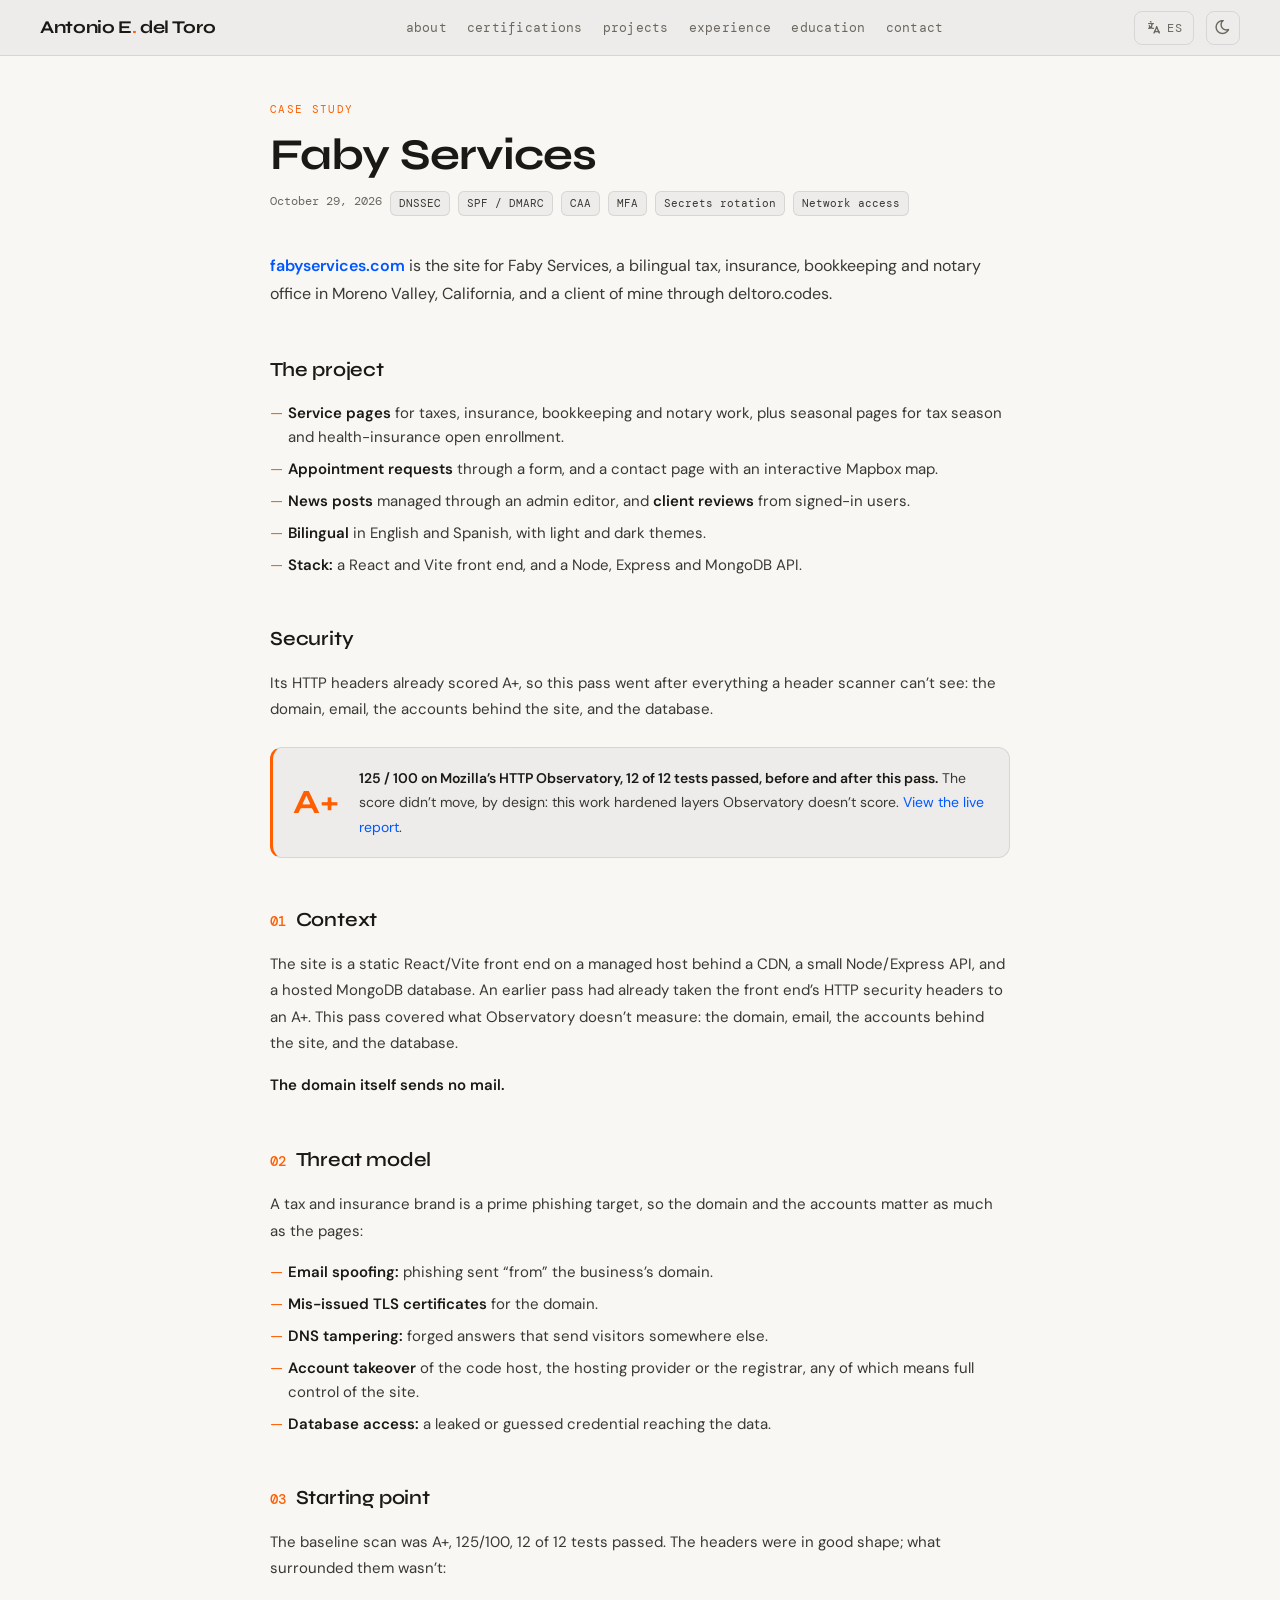
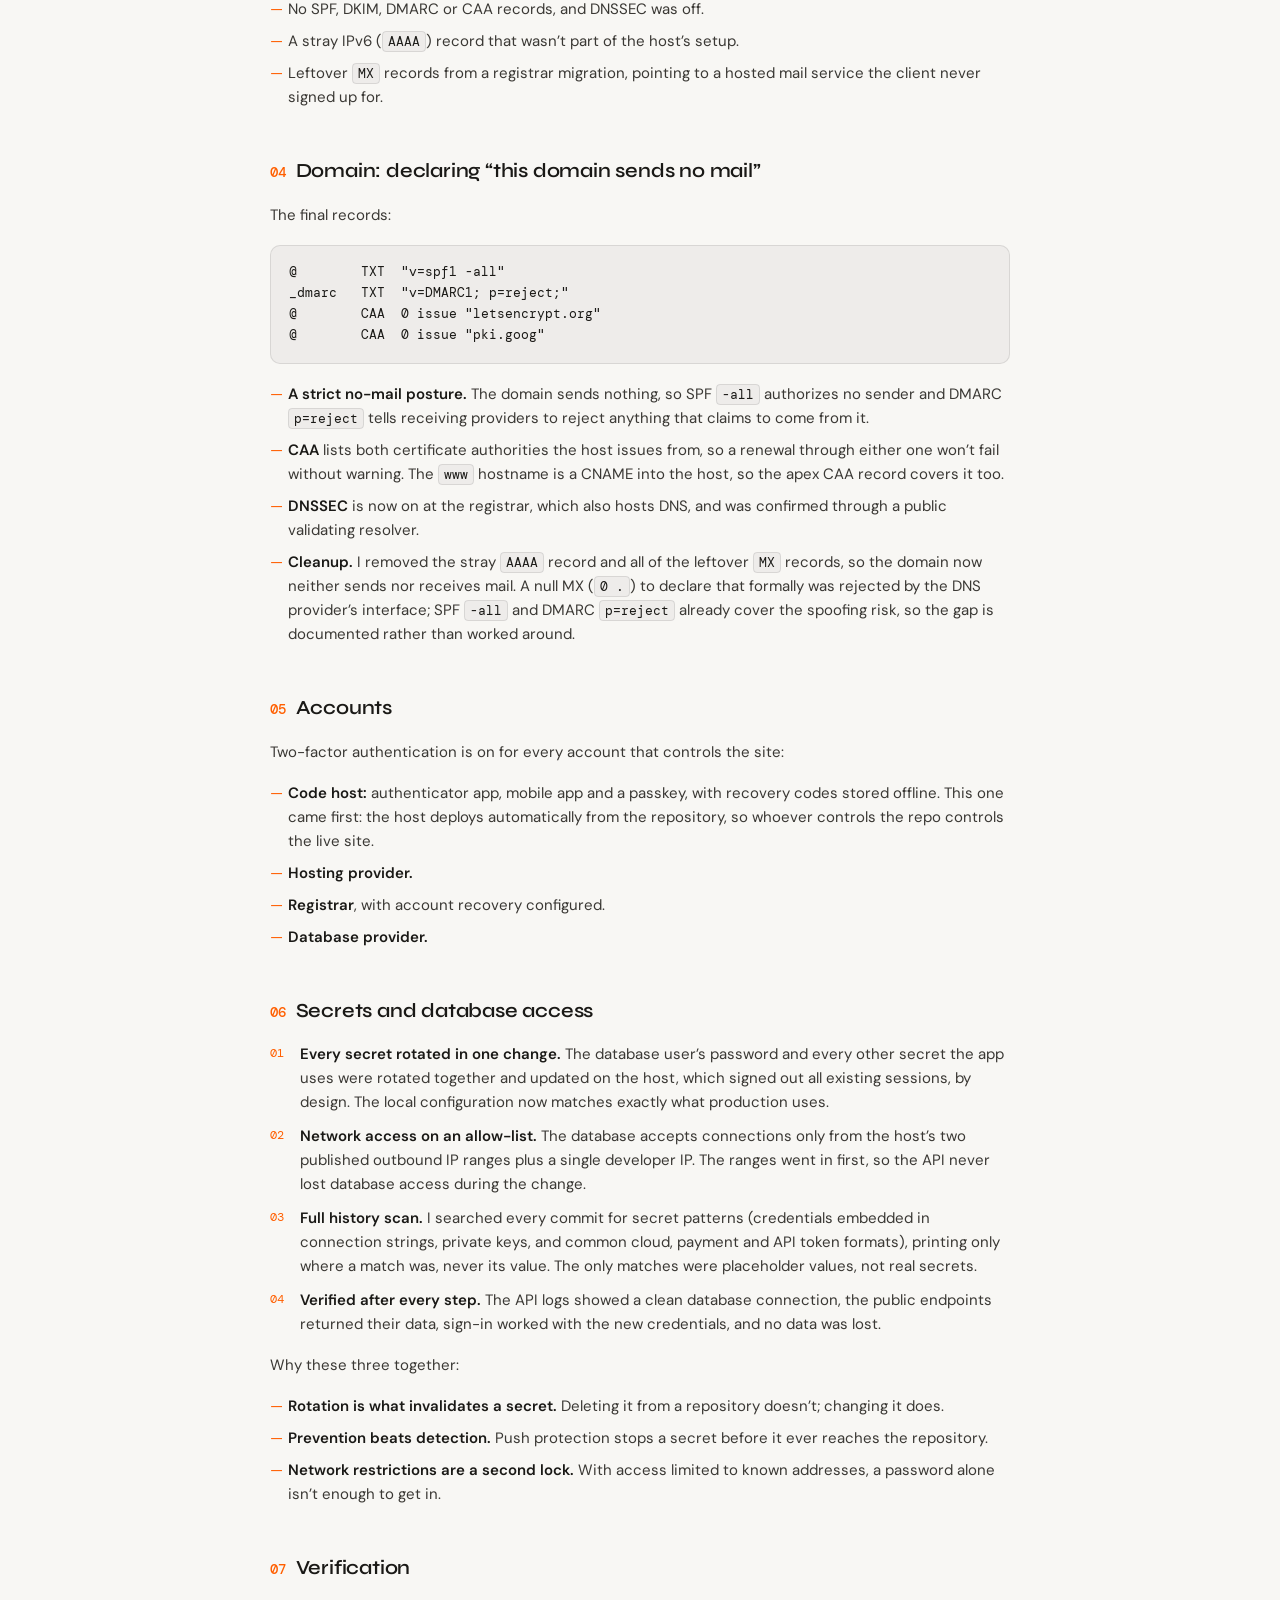
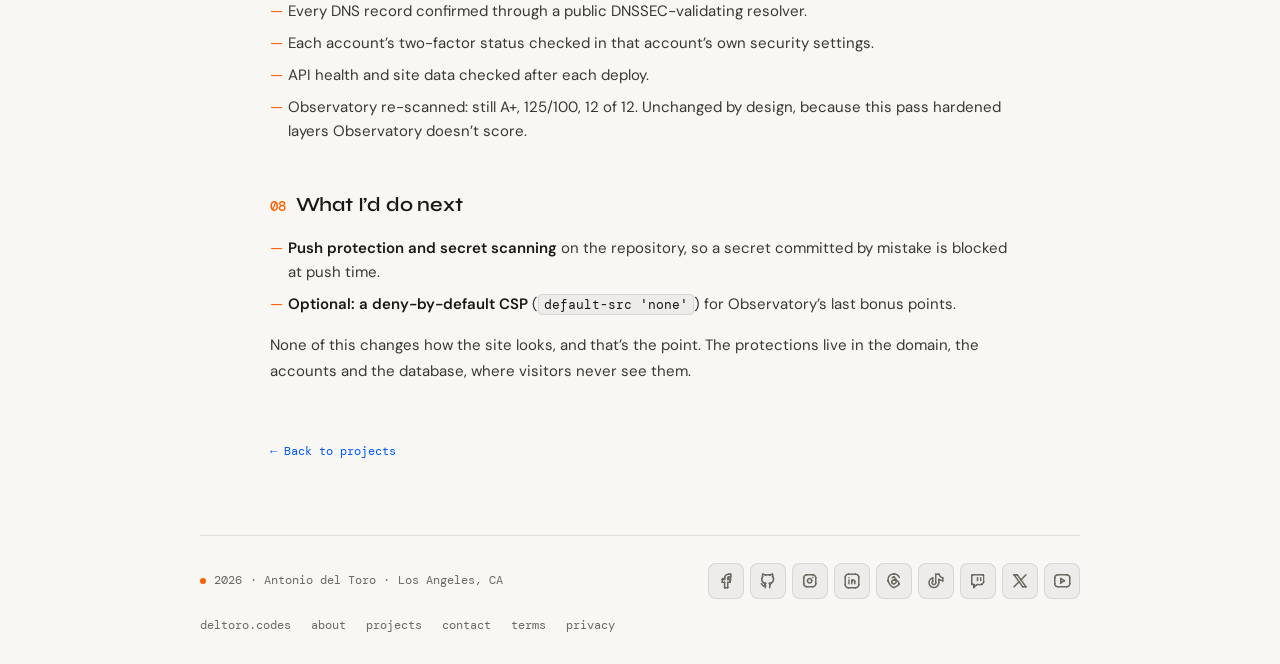
==== commit 9e7924f9: "Case studies: remove remaining unflattering details, vary closing lines Co-Authored-By: Claude Opus " ====
--- a/client-site-hardening.html
+++ b/client-site-hardening.html
@@ -99,7 +99,7 @@
 @        CAA  0 issue "letsencrypt.org"
 @        CAA  0 issue "pki.goog"</code></pre>
       <ul>
-        <li><strong>The policy changed along the way.</strong> SPF started out authorizing a mail provider with a softfail, with DMARC in a monitoring phase. Once I confirmed the domain sends nothing at all, I switched to the strict no-mail posture: SPF <code>-all</code> and DMARC <code>p=reject</code>. Lesson: find out who actually sends mail before you design the policy.</li>
+        <li><strong>A strict no-mail posture.</strong> The domain sends nothing, so SPF <code>-all</code> authorizes no sender and DMARC <code>p=reject</code> tells receiving providers to reject anything that claims to come from it.</li>
         <li><strong>CAA</strong> lists both certificate authorities the host issues from, so a renewal through either one won&rsquo;t fail without warning. The <code>www</code> hostname is a CNAME into the host, so the apex CAA record covers it too.</li>
         <li><strong>DNSSEC</strong> is now on at the registrar, which also hosts DNS, and was confirmed through a public validating resolver.</li>
         <li><strong>Cleanup.</strong> I removed the stray <code>AAAA</code> record and all of the leftover <code>MX</code> records, so the domain now neither sends nor receives mail. A null MX (<code>0 .</code>) to declare that formally was rejected by the DNS provider&rsquo;s interface; SPF <code>-all</code> and DMARC <code>p=reject</code> already cover the spoofing risk, so the gap is documented rather than worked around.</li>
@@ -142,6 +142,8 @@
         <li><strong>Optional: a deny-by-default CSP</strong> (<code>default-src 'none'</code>) for Observatory&rsquo;s last bonus points.</li>
       </ul>
 
+      <p>None of this changes how the site looks, and that&rsquo;s the point. The protections live in the domain, the accounts and the database, where visitors never see them.</p>
+
       <a class="back" href="index.html#projects">&larr; Back to projects</a>
     </article>
 
@@ -202,7 +204,7 @@
 @        CAA  0 issue "letsencrypt.org"
 @        CAA  0 issue "pki.goog"</code></pre>
       <ul>
-        <li><strong>La política cambió sobre la marcha.</strong> Al principio, el SPF autorizaba a un proveedor de correo con un fallo suave (softfail), y DMARC estaba en fase de monitoreo. Cuando confirmé que el dominio no envía absolutamente nada, pasé a la postura estricta de &laquo;sin correo&raquo;: SPF <code>-all</code> y DMARC <code>p=reject</code>. Lección: primero hay que averiguar quién envía correo realmente y después diseñar la política.</li>
+        <li><strong>Una postura estricta de &laquo;sin correo&raquo;.</strong> El dominio no envía nada, así que SPF <code>-all</code> no autoriza a ningún remitente y DMARC <code>p=reject</code> indica a los proveedores que rechacen cualquier mensaje que diga provenir de él.</li>
         <li><strong>CAA</strong> incluye las dos autoridades de certificación que usa el proveedor, para que una renovación a través de cualquiera de ellas no falle sin aviso. El nombre <code>www</code> es un CNAME que apunta al proveedor, así que el registro CAA del dominio raíz también lo cubre.</li>
         <li><strong>DNSSEC</strong> quedó activado en el registrador, que también aloja el DNS, y se confirmó mediante un resolutor público que valida DNSSEC.</li>
         <li><strong>Limpieza.</strong> Eliminé el registro <code>AAAA</code> suelto y todos los registros <code>MX</code> sobrantes, así que ahora el dominio no envía ni recibe correo. La interfaz del proveedor de DNS rechazó un MX nulo (<code>0 .</code>) para declararlo formalmente; como SPF <code>-all</code> y DMARC <code>p=reject</code> ya cubren el riesgo de suplantación, dejé documentada esa limitación en lugar de buscarle un rodeo.</li>
@@ -245,6 +247,8 @@
         <li><strong>Opcional: una CSP que deniegue por defecto</strong> (<code>default-src 'none'</code>) para obtener los últimos puntos adicionales de Observatory.</li>
       </ul>
 
+      <p>Nada de esto cambia el aspecto del sitio, y esa es la idea. Las protecciones están en el dominio, las cuentas y la base de datos, donde los visitantes nunca las ven.</p>
+
       <a class="back" href="index.html#projects">&larr; Volver a proyectos</a>
     </article>
   </main>
